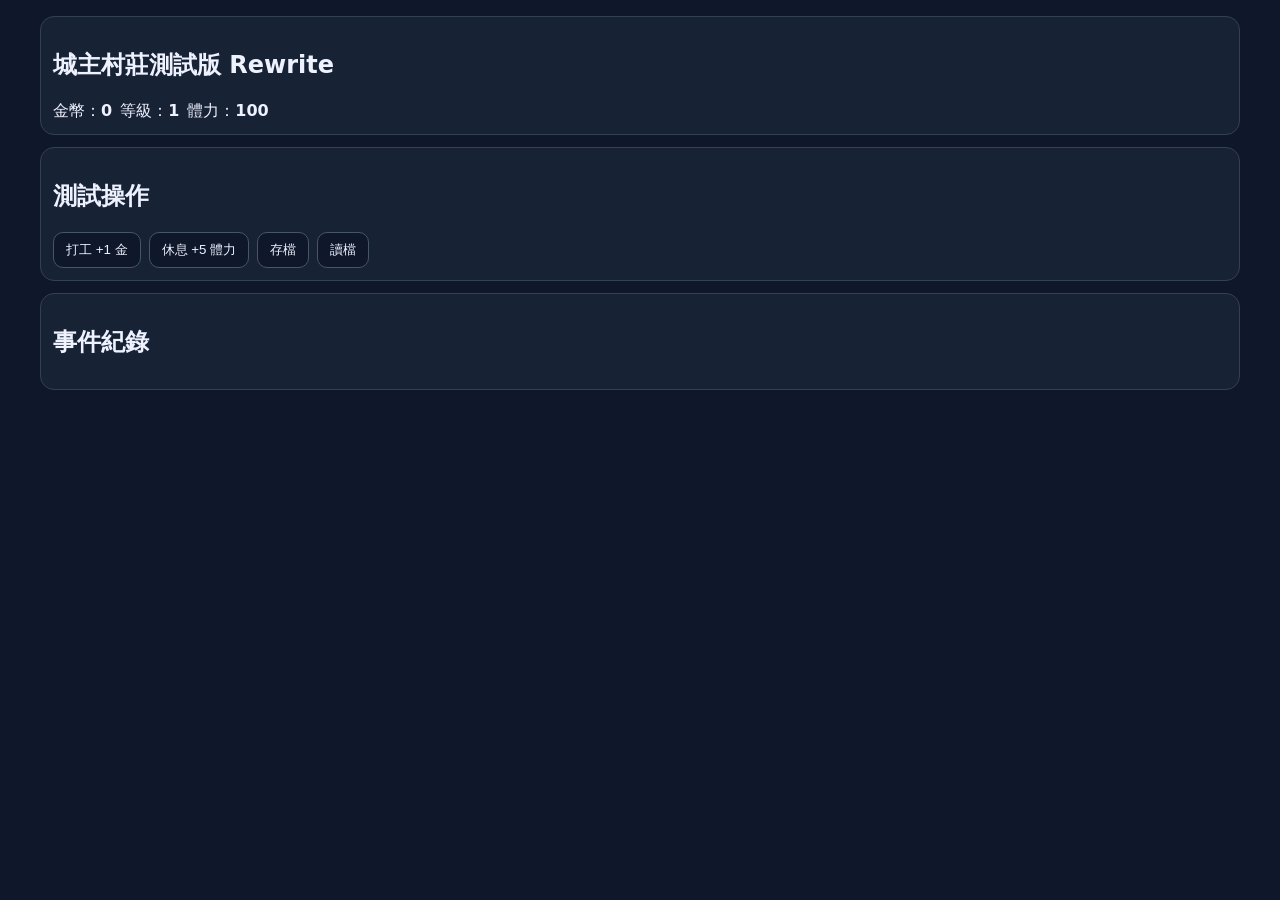
==== index_rewrite.html @ dc059dc6 "Create index_rewrite.html" ====
<!DOCTYPE html>
<html lang="zh-Hant">
<head>
  <meta charset="UTF-8" />
  <meta name="viewport" content="width=device-width, initial-scale=1.0" />
  <title>城主村莊測試版 Rewrite</title>
  <style>
    body{
      margin:0;
      font-family:system-ui,-apple-system,BlinkMacSystemFont,"Segoe UI",sans-serif;
      background:#0f172a;
      color:#eef2ff;
    }
    .wrap{
      max-width:1200px;
      margin:0 auto;
      padding:16px;
    }
    .panel{
      background:#172235;
      border:1px solid #334155;
      border-radius:14px;
      padding:12px;
      margin-bottom:12px;
    }
    button{
      background:#0f172a;
      color:#eef2ff;
      border:1px solid #475569;
      border-radius:10px;
      padding:8px 12px;
      cursor:pointer;
    }
    .row{
      display:flex;
      gap:8px;
      flex-wrap:wrap;
      align-items:center;
    }
  </style>
</head>
<body>
  <div class="wrap">
    <section class="panel">
      <h1>城主村莊測試版 Rewrite</h1>
      <div class="row">
        <div>金幣：<strong id="gold">0</strong></div>
        <div>等級：<strong id="level">1</strong></div>
        <div>體力：<strong id="stamina">100</strong></div>
      </div>
    </section>

    <section class="panel">
      <h2>測試操作</h2>
      <div class="row">
        <button id="workBtn">打工 +1 金</button>
        <button id="restBtn">休息 +5 體力</button>
        <button id="saveBtn">存檔</button>
        <button id="loadBtn">讀檔</button>
      </div>
    </section>

    <section class="panel">
      <h2>事件紀錄</h2>
      <div id="log"></div>
    </section>
  </div>

  <script>
    const STORAGE_KEY = "city_lord_rewrite_save";

    const state = {
      gold: 0,
      level: 1,
      stamina: 100,
      logs: []
    };

    function addLog(text){
      state.logs.unshift(text);
      state.logs = state.logs.slice(0, 20);
      render();
    }

    function render(){
      document.getElementById("gold").textContent = state.gold;
      document.getElementById("level").textContent = state.level;
      document.getElementById("stamina").textContent = state.stamina;

      const log = document.getElementById("log");
      log.innerHTML = state.logs.map(t => `<div>${t}</div>`).join("");
    }

    function saveGame(){
      localStorage.setItem(STORAGE_KEY, JSON.stringify(state));
      addLog("已存檔");
    }

    function loadGame(){
      const raw = localStorage.getItem(STORAGE_KEY);
      if(!raw){
        addLog("沒有存檔");
        return;
      }
      const data = JSON.parse(raw);
      state.gold = data.gold ?? 0;
      state.level = data.level ?? 1;
      state.stamina = data.stamina ?? 100;
      state.logs = Array.isArray(data.logs) ? data.logs : [];
      addLog("已讀檔");
    }

    document.getElementById("workBtn").addEventListener("click", () => {
      state.gold += 1;
      addLog("你打工獲得 1 金");
    });

    document.getElementById("restBtn").addEventListener("click", () => {
      state.stamina = Math.min(100, state.stamina + 5);
      addLog("你休息恢復 5 體力");
    });

    document.getElementById("saveBtn").addEventListener("click", saveGame);
    document.getElementById("loadBtn").addEventListener("click", loadGame);

    render();
  </script>
</body>
</html>
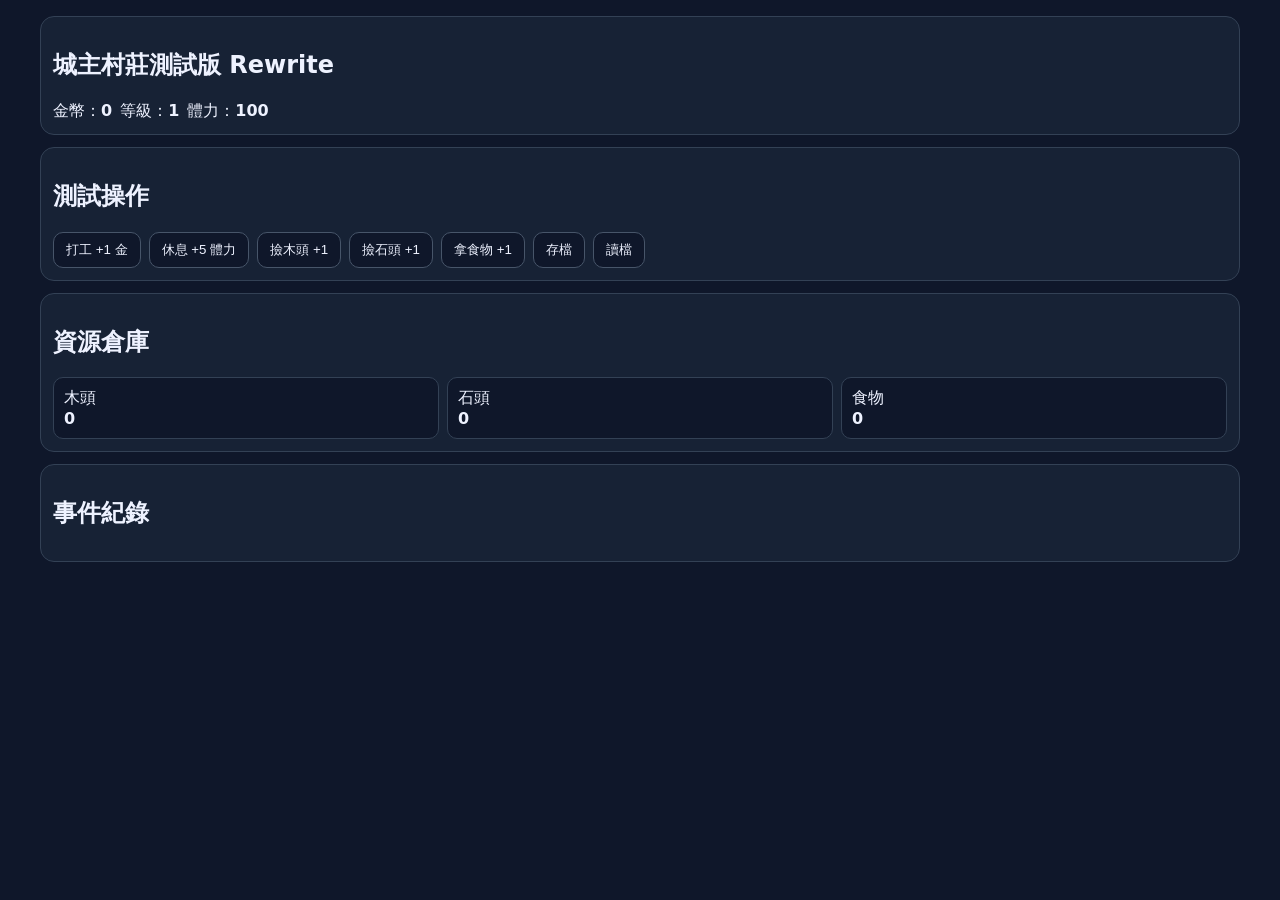
==== commit 709233d5: "Update index_rewrite.html" ====
--- a/index_rewrite.html
+++ b/index_rewrite.html
@@ -37,6 +37,22 @@
       flex-wrap:wrap;
       align-items:center;
     }
+    .resource-list{
+      display:grid;
+      grid-template-columns:repeat(3, minmax(120px, 1fr));
+      gap:8px;
+      margin-top:8px;
+    }
+    .resource-item{
+      background:#0f172a;
+      border:1px solid #334155;
+      border-radius:10px;
+      padding:10px;
+    }
+    .log-item{
+      padding:6px 0;
+      border-bottom:1px solid rgba(255,255,255,0.08);
+    }
   </style>
 </head>
 <body>
@@ -55,9 +71,17 @@
       <div class="row">
         <button id="workBtn">打工 +1 金</button>
         <button id="restBtn">休息 +5 體力</button>
+        <button id="woodBtn">撿木頭 +1</button>
+        <button id="stoneBtn">撿石頭 +1</button>
+        <button id="foodBtn">拿食物 +1</button>
         <button id="saveBtn">存檔</button>
         <button id="loadBtn">讀檔</button>
       </div>
+    </section>
+
+    <section class="panel">
+      <h2>資源倉庫</h2>
+      <div id="resources" class="resource-list"></div>
     </section>
 
     <section class="panel">
@@ -73,7 +97,18 @@
       gold: 0,
       level: 1,
       stamina: 100,
+      resources: {
+        wood: 0,
+        stone: 0,
+        food: 0
+      },
       logs: []
+    };
+
+    const resourceLabels = {
+      wood: "木頭",
+      stone: "石頭",
+      food: "食物"
     };
 
     function addLog(text){
@@ -82,13 +117,34 @@
       render();
     }
 
+    function renderResources(){
+      const root = document.getElementById("resources");
+      root.innerHTML = Object.entries(state.resources)
+        .map(([id, value]) => {
+          return `
+            <div class="resource-item">
+              <div>${resourceLabels[id]}</div>
+              <strong>${value}</strong>
+            </div>
+          `;
+        })
+        .join("");
+    }
+
+    function renderLog(){
+      const log = document.getElementById("log");
+      log.innerHTML = state.logs
+        .map(t => `<div class="log-item">${t}</div>`)
+        .join("");
+    }
+
     function render(){
       document.getElementById("gold").textContent = state.gold;
       document.getElementById("level").textContent = state.level;
       document.getElementById("stamina").textContent = state.stamina;
 
-      const log = document.getElementById("log");
-      log.innerHTML = state.logs.map(t => `<div>${t}</div>`).join("");
+      renderResources();
+      renderLog();
     }
 
     function saveGame(){
@@ -102,10 +158,12 @@
         addLog("沒有存檔");
         return;
       }
+
       const data = JSON.parse(raw);
       state.gold = data.gold ?? 0;
       state.level = data.level ?? 1;
       state.stamina = data.stamina ?? 100;
+      state.resources = data.resources ?? { wood: 0, stone: 0, food: 0 };
       state.logs = Array.isArray(data.logs) ? data.logs : [];
       addLog("已讀檔");
     }
@@ -118,6 +176,21 @@
     document.getElementById("restBtn").addEventListener("click", () => {
       state.stamina = Math.min(100, state.stamina + 5);
       addLog("你休息恢復 5 體力");
+    });
+
+    document.getElementById("woodBtn").addEventListener("click", () => {
+      state.resources.wood += 1;
+      addLog("你獲得了 1 木頭");
+    });
+
+    document.getElementById("stoneBtn").addEventListener("click", () => {
+      state.resources.stone += 1;
+      addLog("你獲得了 1 石頭");
+    });
+
+    document.getElementById("foodBtn").addEventListener("click", () => {
+      state.resources.food += 1;
+      addLog("你獲得了 1 食物");
     });
 
     document.getElementById("saveBtn").addEventListener("click", saveGame);
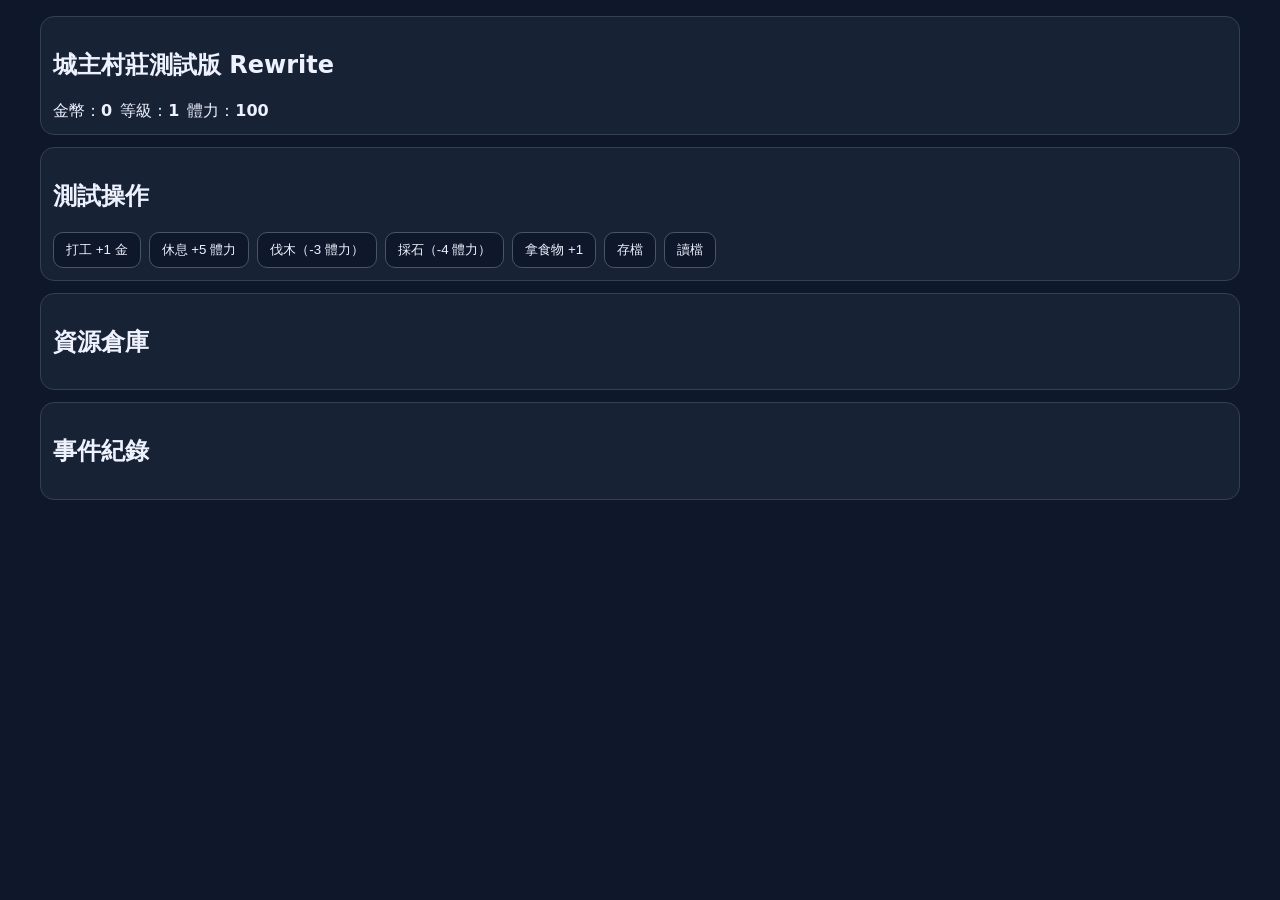
==== commit 288e6f1a: "Update index_rewrite.html" ====
--- a/index_rewrite.html
+++ b/index_rewrite.html
@@ -69,13 +69,13 @@
     <section class="panel">
       <h2>測試操作</h2>
       <div class="row">
-        <button id="workBtn">打工 +1 金</button>
-        <button id="restBtn">休息 +5 體力</button>
-        <button id="woodBtn">撿木頭 +1</button>
-        <button id="stoneBtn">撿石頭 +1</button>
-        <button id="foodBtn">拿食物 +1</button>
-        <button id="saveBtn">存檔</button>
-        <button id="loadBtn">讀檔</button>
+       <button id="laborBtn">打工 +1 金</button>
+       <button id="restBtn">休息 +5 體力</button>
+       <button id="lumberBtn">伐木（-3 體力）</button>
+       <button id="miningBtn">採石（-4 體力）</button>
+       <button id="foodBtn">拿食物 +1</button>
+       <button id="saveBtn">存檔</button>
+       <button id="loadBtn">讀檔</button>
       </div>
     </section>
 
@@ -91,112 +91,146 @@
   </div>
 
   <script>
-    const STORAGE_KEY = "city_lord_rewrite_save";
-
-    const state = {
-      gold: 0,
-      level: 1,
-      stamina: 100,
-      resources: {
-        wood: 0,
-        stone: 0,
-        food: 0
-      },
-      logs: []
-    };
-
-    const resourceLabels = {
-      wood: "木頭",
-      stone: "石頭",
-      food: "食物"
-    };
-
-    function addLog(text){
-      state.logs.unshift(text);
-      state.logs = state.logs.slice(0, 20);
-      render();
-    }
-
-    function renderResources(){
-      const root = document.getElementById("resources");
-      root.innerHTML = Object.entries(state.resources)
-        .map(([id, value]) => {
-          return `
-            <div class="resource-item">
-              <div>${resourceLabels[id]}</div>
-              <strong>${value}</strong>
-            </div>
-          `;
-        })
-        .join("");
-    }
-
-    function renderLog(){
-      const log = document.getElementById("log");
-      log.innerHTML = state.logs
-        .map(t => `<div class="log-item">${t}</div>`)
-        .join("");
-    }
-
-    function render(){
-      document.getElementById("gold").textContent = state.gold;
-      document.getElementById("level").textContent = state.level;
-      document.getElementById("stamina").textContent = state.stamina;
-
-      renderResources();
-      renderLog();
-    }
-
-    function saveGame(){
-      localStorage.setItem(STORAGE_KEY, JSON.stringify(state));
-      addLog("已存檔");
-    }
-
-    function loadGame(){
-      const raw = localStorage.getItem(STORAGE_KEY);
-      if(!raw){
-        addLog("沒有存檔");
-        return;
-      }
-
-      const data = JSON.parse(raw);
-      state.gold = data.gold ?? 0;
-      state.level = data.level ?? 1;
-      state.stamina = data.stamina ?? 100;
-      state.resources = data.resources ?? { wood: 0, stone: 0, food: 0 };
-      state.logs = Array.isArray(data.logs) ? data.logs : [];
-      addLog("已讀檔");
-    }
-
-    document.getElementById("workBtn").addEventListener("click", () => {
-      state.gold += 1;
-      addLog("你打工獲得 1 金");
-    });
-
-    document.getElementById("restBtn").addEventListener("click", () => {
-      state.stamina = Math.min(100, state.stamina + 5);
-      addLog("你休息恢復 5 體力");
-    });
-
-    document.getElementById("woodBtn").addEventListener("click", () => {
-      state.resources.wood += 1;
-      addLog("你獲得了 1 木頭");
-    });
-
-    document.getElementById("stoneBtn").addEventListener("click", () => {
-      state.resources.stone += 1;
-      addLog("你獲得了 1 石頭");
-    });
-
-    document.getElementById("foodBtn").addEventListener("click", () => {
-      state.resources.food += 1;
-      addLog("你獲得了 1 食物");
-    });
-
-    document.getElementById("saveBtn").addEventListener("click", saveGame);
-    document.getElementById("loadBtn").addEventListener("click", loadGame);
-
+    <script>
+  const STORAGE_KEY = "city_lord_rewrite_save";
+
+  const state = {
+    gold: 0,
+    level: 1,
+    stamina: 100,
+    resources: {
+      wood: 0,
+      stone: 0,
+      food: 0
+    },
+    logs: []
+  };
+
+  const resourceLabels = {
+    wood: "木頭",
+    stone: "石頭",
+    food: "食物"
+  };
+
+  const workDefs = {
+    lumber: {
+      name: "伐木",
+      staminaCost: 3,
+      reward: { wood: 2 }
+    },
+    mining: {
+      name: "採石",
+      staminaCost: 4,
+      reward: { stone: 2 }
+    }
+  };
+
+  function addLog(text){
+    state.logs.unshift(text);
+    state.logs = state.logs.slice(0, 20);
     render();
-  </script>
+  }
+
+  function renderResources(){
+    const root = document.getElementById("resources");
+    root.innerHTML = Object.entries(state.resources)
+      .map(([id, value]) => {
+        return `
+          <div class="resource-item">
+            <div>${resourceLabels[id]}</div>
+            <strong>${value}</strong>
+          </div>
+        `;
+      })
+      .join("");
+  }
+
+  function renderLog(){
+    const log = document.getElementById("log");
+    log.innerHTML = state.logs
+      .map(t => `<div class="log-item">${t}</div>`)
+      .join("");
+  }
+
+  function render(){
+    document.getElementById("gold").textContent = state.gold;
+    document.getElementById("level").textContent = state.level;
+    document.getElementById("stamina").textContent = state.stamina;
+
+    renderResources();
+    renderLog();
+  }
+
+  function saveGame(){
+    localStorage.setItem(STORAGE_KEY, JSON.stringify(state));
+    addLog("已存檔");
+  }
+
+  function loadGame(){
+    const raw = localStorage.getItem(STORAGE_KEY);
+    if(!raw){
+      addLog("沒有存檔");
+      return;
+    }
+
+    const data = JSON.parse(raw);
+    state.gold = data.gold ?? 0;
+    state.level = data.level ?? 1;
+    state.stamina = data.stamina ?? 100;
+    state.resources = data.resources ?? { wood: 0, stone: 0, food: 0 };
+    state.logs = Array.isArray(data.logs) ? data.logs : [];
+    addLog("已讀檔");
+  }
+
+  function performWork(workId){
+    const def = workDefs[workId];
+    if(!def) return;
+
+    if(state.stamina < def.staminaCost){
+      addLog(`${def.name}失敗，體力不足`);
+      return;
+    }
+
+    state.stamina -= def.staminaCost;
+
+    for(const [resourceId, amount] of Object.entries(def.reward)){
+      state.resources[resourceId] += amount;
+    }
+
+    const rewardText = Object.entries(def.reward)
+      .map(([resourceId, amount]) => `${resourceLabels[resourceId]} +${amount}`)
+      .join("、");
+
+    addLog(`${def.name}完成，消耗 ${def.staminaCost} 體力，獲得 ${rewardText}`);
+  }
+
+  document.getElementById("laborBtn").addEventListener("click", () => {
+    state.gold += 1;
+    addLog("你打工獲得 1 金");
+  });
+
+  document.getElementById("restBtn").addEventListener("click", () => {
+    state.stamina = Math.min(100, state.stamina + 5);
+    addLog("你休息恢復 5 體力");
+  });
+
+  document.getElementById("lumberBtn").addEventListener("click", () => {
+    performWork("lumber");
+  });
+
+  document.getElementById("miningBtn").addEventListener("click", () => {
+    performWork("mining");
+  });
+
+  document.getElementById("foodBtn").addEventListener("click", () => {
+    state.resources.food += 1;
+    addLog("你獲得了 1 食物");
+  });
+
+  document.getElementById("saveBtn").addEventListener("click", saveGame);
+  document.getElementById("loadBtn").addEventListener("click", loadGame);
+
+  render();
+</script>
 </body>
 </html>
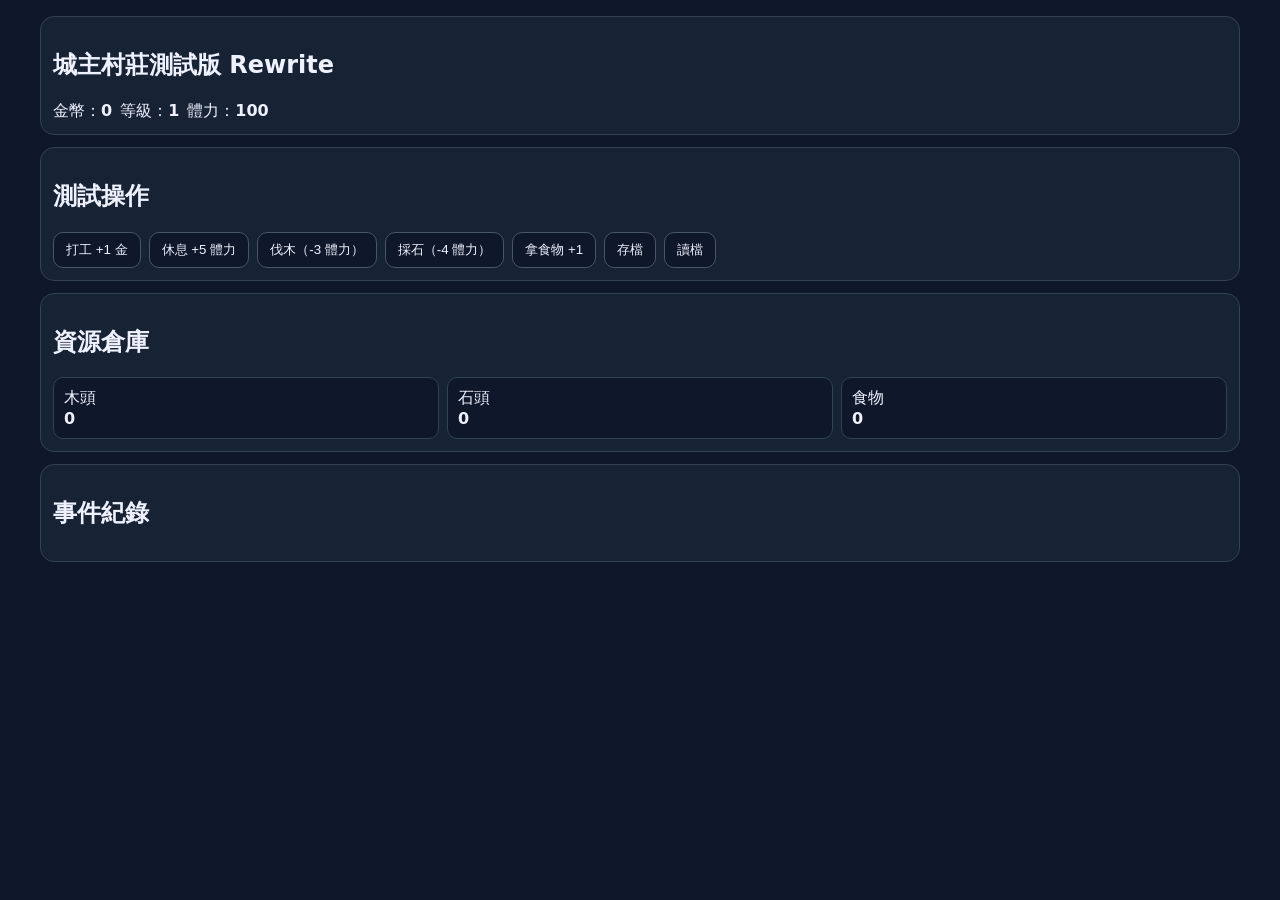
==== commit cd0a9a4d: "Update index_rewrite.html" ====
--- a/index_rewrite.html
+++ b/index_rewrite.html
@@ -90,8 +90,7 @@
     </section>
   </div>
 
-  <script>
-    <script>
+<script>
   const STORAGE_KEY = "city_lord_rewrite_save";
 
   const state = {
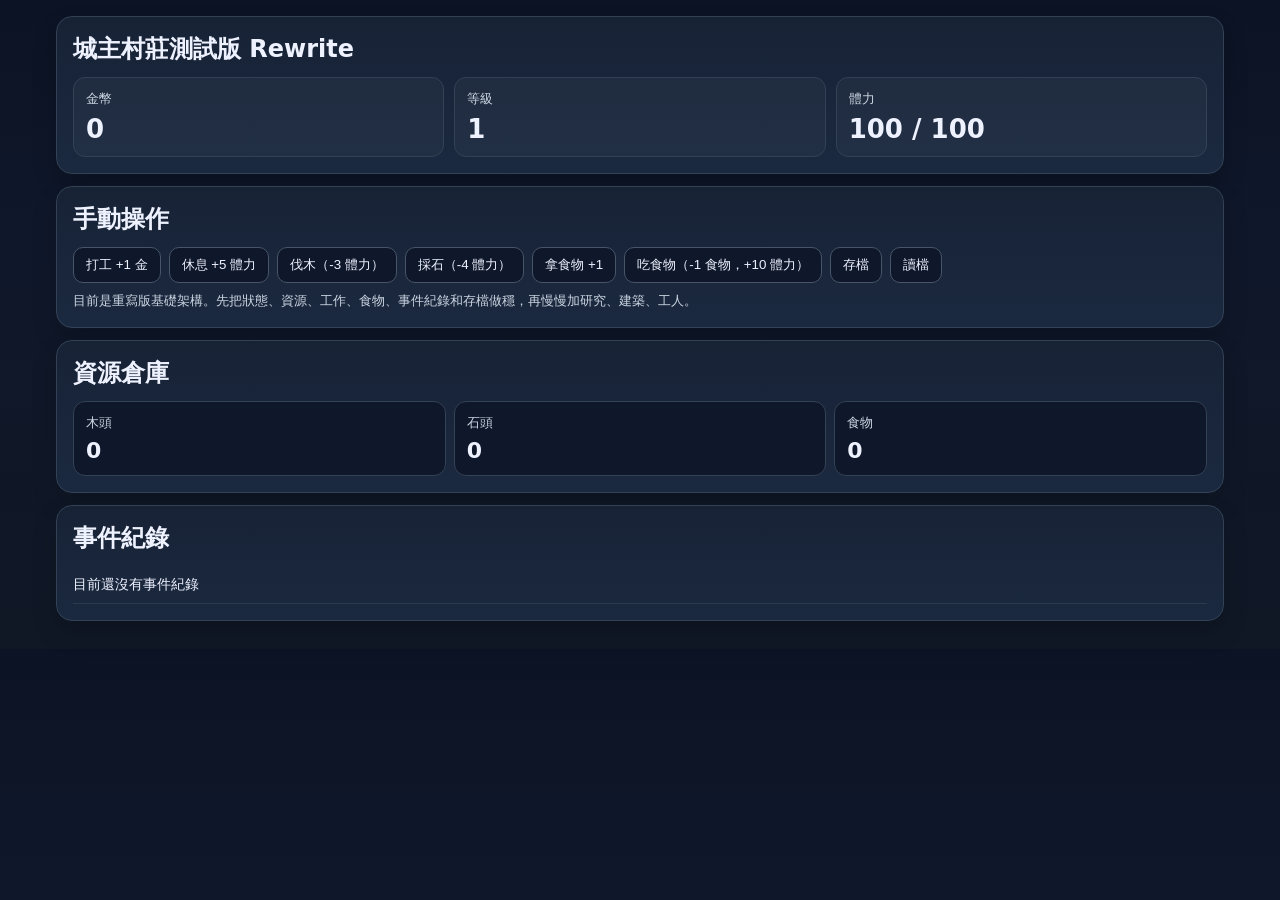
==== commit 61cde719: "Update index_rewrite.html" ====
--- a/index_rewrite.html
+++ b/index_rewrite.html
@@ -5,77 +5,184 @@
   <meta name="viewport" content="width=device-width, initial-scale=1.0" />
   <title>城主村莊測試版 Rewrite</title>
   <style>
+    :root{
+      --bg:#0f172a;
+      --panel:#172235;
+      --line:#334155;
+      --text:#eef2ff;
+      --muted:#cbd5e1;
+      --accent:#f59e0b;
+      --good:#34d399;
+      --bad:#f87171;
+    }
+
+    *{ box-sizing:border-box; }
+
     body{
       margin:0;
       font-family:system-ui,-apple-system,BlinkMacSystemFont,"Segoe UI",sans-serif;
-      background:#0f172a;
-      color:#eef2ff;
-    }
+      background:linear-gradient(180deg,#0b1324,#0f172a 35%,#101826);
+      color:var(--text);
+    }
+
     .wrap{
       max-width:1200px;
       margin:0 auto;
       padding:16px;
     }
+
     .panel{
-      background:#172235;
-      border:1px solid #334155;
-      border-radius:14px;
-      padding:12px;
+      background:linear-gradient(180deg,var(--panel),#1b2940);
+      border:1px solid var(--line);
+      border-radius:16px;
+      padding:16px;
       margin-bottom:12px;
-    }
-    button{
-      background:#0f172a;
-      color:#eef2ff;
-      border:1px solid #475569;
-      border-radius:10px;
-      padding:8px 12px;
-      cursor:pointer;
-    }
+      box-shadow:0 12px 24px rgba(0,0,0,.18);
+    }
+
+    h1,h2{
+      margin:0 0 12px 0;
+    }
+
     .row{
       display:flex;
       gap:8px;
       flex-wrap:wrap;
       align-items:center;
     }
+
+    .stats{
+      display:grid;
+      grid-template-columns:repeat(3,minmax(0,1fr));
+      gap:10px;
+      margin-top:10px;
+    }
+
+    @media (max-width:700px){
+      .stats{
+        grid-template-columns:1fr;
+      }
+    }
+
+    .stat-card{
+      background:rgba(255,255,255,.03);
+      border:1px solid var(--line);
+      border-radius:12px;
+      padding:12px;
+    }
+
+    .stat-label{
+      color:var(--muted);
+      font-size:13px;
+      margin-bottom:6px;
+    }
+
+    .stat-value{
+      font-size:26px;
+      font-weight:700;
+    }
+
+    button{
+      background:#0f172a;
+      color:var(--text);
+      border:1px solid #475569;
+      border-radius:10px;
+      padding:8px 12px;
+      cursor:pointer;
+    }
+
+    button:hover{
+      border-color:var(--accent);
+    }
+
+    .hint{
+      color:var(--muted);
+      font-size:13px;
+      margin-top:8px;
+      line-height:1.5;
+    }
+
     .resource-list{
       display:grid;
-      grid-template-columns:repeat(3, minmax(120px, 1fr));
+      grid-template-columns:repeat(3,minmax(120px,1fr));
       gap:8px;
       margin-top:8px;
     }
+
+    @media (max-width:700px){
+      .resource-list{
+        grid-template-columns:1fr;
+      }
+    }
+
     .resource-item{
       background:#0f172a;
-      border:1px solid #334155;
-      border-radius:10px;
-      padding:10px;
-    }
+      border:1px solid var(--line);
+      border-radius:12px;
+      padding:12px;
+    }
+
+    .resource-name{
+      color:var(--muted);
+      font-size:13px;
+      margin-bottom:6px;
+    }
+
+    .resource-value{
+      font-size:22px;
+      font-weight:700;
+    }
+
+    .log{
+      max-height:320px;
+      overflow:auto;
+    }
+
     .log-item{
-      padding:6px 0;
+      padding:8px 0;
       border-bottom:1px solid rgba(255,255,255,0.08);
-    }
+      line-height:1.5;
+      font-size:14px;
+    }
+
+    .good{ color:var(--good); }
+    .bad{ color:var(--bad); }
   </style>
 </head>
 <body>
   <div class="wrap">
     <section class="panel">
       <h1>城主村莊測試版 Rewrite</h1>
-      <div class="row">
-        <div>金幣：<strong id="gold">0</strong></div>
-        <div>等級：<strong id="level">1</strong></div>
-        <div>體力：<strong id="stamina">100</strong></div>
+      <div class="stats">
+        <div class="stat-card">
+          <div class="stat-label">金幣</div>
+          <div class="stat-value" id="gold">0</div>
+        </div>
+        <div class="stat-card">
+          <div class="stat-label">等級</div>
+          <div class="stat-value" id="level">1</div>
+        </div>
+        <div class="stat-card">
+          <div class="stat-label">體力</div>
+          <div class="stat-value"><span id="stamina">100</span> / <span id="maxStamina">100</span></div>
+        </div>
       </div>
     </section>
 
     <section class="panel">
-      <h2>測試操作</h2>
+      <h2>手動操作</h2>
       <div class="row">
-       <button id="laborBtn">打工 +1 金</button>
-       <button id="restBtn">休息 +5 體力</button>
-       <button id="lumberBtn">伐木（-3 體力）</button>
-       <button id="miningBtn">採石（-4 體力）</button>
-       <button id="foodBtn">拿食物 +1</button>
-       <button id="saveBtn">存檔</button>
-       <button id="loadBtn">讀檔</button>
+        <button id="laborBtn">打工 +1 金</button>
+        <button id="restBtn">休息 +5 體力</button>
+        <button id="lumberBtn">伐木（-3 體力）</button>
+        <button id="miningBtn">採石（-4 體力）</button>
+        <button id="foodBtn">拿食物 +1</button>
+        <button id="eatBtn">吃食物（-1 食物，+10 體力）</button>
+        <button id="saveBtn">存檔</button>
+        <button id="loadBtn">讀檔</button>
+      </div>
+      <div class="hint">
+        目前是重寫版基礎架構。先把狀態、資源、工作、食物、事件紀錄和存檔做穩，再慢慢加研究、建築、工人。
       </div>
     </section>
 
@@ -86,150 +193,192 @@
 
     <section class="panel">
       <h2>事件紀錄</h2>
-      <div id="log"></div>
+      <div id="log" class="log"></div>
     </section>
   </div>
 
-<script>
-  const STORAGE_KEY = "city_lord_rewrite_save";
-
-  const state = {
-    gold: 0,
-    level: 1,
-    stamina: 100,
-    resources: {
-      wood: 0,
-      stone: 0,
-      food: 0
-    },
-    logs: []
-  };
-
-  const resourceLabels = {
-    wood: "木頭",
-    stone: "石頭",
-    food: "食物"
-  };
-
-  const workDefs = {
-    lumber: {
-      name: "伐木",
-      staminaCost: 3,
-      reward: { wood: 2 }
-    },
-    mining: {
-      name: "採石",
-      staminaCost: 4,
-      reward: { stone: 2 }
-    }
-  };
-
-  function addLog(text){
-    state.logs.unshift(text);
-    state.logs = state.logs.slice(0, 20);
+  <script>
+    const STORAGE_KEY = "city_lord_rewrite_save_v1";
+    const MAX_STAMINA = 100;
+    const FOOD_RECOVER_VALUE = 10;
+
+    const state = {
+      gold: 0,
+      level: 1,
+      stamina: 100,
+      resources: {
+        wood: 0,
+        stone: 0,
+        food: 0
+      },
+      logs: []
+    };
+
+    const resourceLabels = {
+      wood: "木頭",
+      stone: "石頭",
+      food: "食物"
+    };
+
+    const workDefs = {
+      lumber: {
+        name: "伐木",
+        staminaCost: 3,
+        reward: { wood: 2 }
+      },
+      mining: {
+        name: "採石",
+        staminaCost: 4,
+        reward: { stone: 2 }
+      }
+    };
+
+    function addLog(text){
+      state.logs.unshift(text);
+      state.logs = state.logs.slice(0, 30);
+      render();
+    }
+
+    function renderTopStats(){
+      document.getElementById("gold").textContent = state.gold;
+      document.getElementById("level").textContent = state.level;
+      document.getElementById("stamina").textContent = state.stamina;
+      document.getElementById("maxStamina").textContent = MAX_STAMINA;
+    }
+
+    function renderResources(){
+      const root = document.getElementById("resources");
+
+      root.innerHTML = Object.entries(state.resources)
+        .map(([id, value]) => {
+          return `
+            <div class="resource-item">
+              <div class="resource-name">${resourceLabels[id]}</div>
+              <div class="resource-value">${value}</div>
+            </div>
+          `;
+        })
+        .join("");
+    }
+
+    function renderLog(){
+      const log = document.getElementById("log");
+
+      if(state.logs.length === 0){
+        log.innerHTML = `<div class="log-item">目前還沒有事件紀錄</div>`;
+        return;
+      }
+
+      log.innerHTML = state.logs
+        .map(text => `<div class="log-item">${text}</div>`)
+        .join("");
+    }
+
+    function render(){
+      renderTopStats();
+      renderResources();
+      renderLog();
+    }
+
+    function saveGame(){
+      localStorage.setItem(STORAGE_KEY, JSON.stringify(state));
+      addLog("已存檔");
+    }
+
+    function loadGame(){
+      const raw = localStorage.getItem(STORAGE_KEY);
+
+      if(!raw){
+        addLog("沒有存檔");
+        return;
+      }
+
+      const data = JSON.parse(raw);
+
+      state.gold = data.gold ?? 0;
+      state.level = data.level ?? 1;
+      state.stamina = data.stamina ?? 100;
+      state.resources = data.resources ?? { wood: 0, stone: 0, food: 0 };
+      state.logs = Array.isArray(data.logs) ? data.logs : [];
+
+      addLog("已讀檔");
+    }
+
+    function performWork(workId){
+      const def = workDefs[workId];
+      if(!def) return;
+
+      if(state.stamina < def.staminaCost){
+        addLog(`${def.name}失敗，體力不足`);
+        return;
+      }
+
+      state.stamina -= def.staminaCost;
+
+      for(const [resourceId, amount] of Object.entries(def.reward)){
+        state.resources[resourceId] += amount;
+      }
+
+      const rewardText = Object.entries(def.reward)
+        .map(([resourceId, amount]) => `${resourceLabels[resourceId]} +${amount}`)
+        .join("、");
+
+      addLog(`${def.name}完成，消耗 ${def.staminaCost} 體力，獲得 ${rewardText}`);
+    }
+
+    function rest(){
+      const before = state.stamina;
+      state.stamina = Math.min(MAX_STAMINA, state.stamina + 5);
+      const actual = state.stamina - before;
+
+      if(actual <= 0){
+        addLog("體力已滿，不需要休息");
+        return;
+      }
+
+      addLog(`你休息恢復 ${actual} 體力`);
+    }
+
+    function takeFood(){
+      state.resources.food += 1;
+      addLog("你獲得了 1 食物");
+    }
+
+    function eatFood(){
+      if(state.resources.food <= 0){
+        addLog("沒有食物可以吃");
+        return;
+      }
+
+      if(state.stamina >= MAX_STAMINA){
+        addLog("體力已滿，不需要吃食物");
+        return;
+      }
+
+      state.resources.food -= 1;
+
+      const before = state.stamina;
+      state.stamina = Math.min(MAX_STAMINA, state.stamina + FOOD_RECOVER_VALUE);
+      const actual = state.stamina - before;
+
+      addLog(`你吃了 1 食物，恢復 ${actual} 體力`);
+    }
+
+    function labor(){
+      state.gold += 1;
+      addLog("你打工獲得 1 金");
+    }
+
+    document.getElementById("laborBtn").addEventListener("click", labor);
+    document.getElementById("restBtn").addEventListener("click", rest);
+    document.getElementById("lumberBtn").addEventListener("click", () => performWork("lumber"));
+    document.getElementById("miningBtn").addEventListener("click", () => performWork("mining"));
+    document.getElementById("foodBtn").addEventListener("click", takeFood);
+    document.getElementById("eatBtn").addEventListener("click", eatFood);
+    document.getElementById("saveBtn").addEventListener("click", saveGame);
+    document.getElementById("loadBtn").addEventListener("click", loadGame);
+
     render();
-  }
-
-  function renderResources(){
-    const root = document.getElementById("resources");
-    root.innerHTML = Object.entries(state.resources)
-      .map(([id, value]) => {
-        return `
-          <div class="resource-item">
-            <div>${resourceLabels[id]}</div>
-            <strong>${value}</strong>
-          </div>
-        `;
-      })
-      .join("");
-  }
-
-  function renderLog(){
-    const log = document.getElementById("log");
-    log.innerHTML = state.logs
-      .map(t => `<div class="log-item">${t}</div>`)
-      .join("");
-  }
-
-  function render(){
-    document.getElementById("gold").textContent = state.gold;
-    document.getElementById("level").textContent = state.level;
-    document.getElementById("stamina").textContent = state.stamina;
-
-    renderResources();
-    renderLog();
-  }
-
-  function saveGame(){
-    localStorage.setItem(STORAGE_KEY, JSON.stringify(state));
-    addLog("已存檔");
-  }
-
-  function loadGame(){
-    const raw = localStorage.getItem(STORAGE_KEY);
-    if(!raw){
-      addLog("沒有存檔");
-      return;
-    }
-
-    const data = JSON.parse(raw);
-    state.gold = data.gold ?? 0;
-    state.level = data.level ?? 1;
-    state.stamina = data.stamina ?? 100;
-    state.resources = data.resources ?? { wood: 0, stone: 0, food: 0 };
-    state.logs = Array.isArray(data.logs) ? data.logs : [];
-    addLog("已讀檔");
-  }
-
-  function performWork(workId){
-    const def = workDefs[workId];
-    if(!def) return;
-
-    if(state.stamina < def.staminaCost){
-      addLog(`${def.name}失敗，體力不足`);
-      return;
-    }
-
-    state.stamina -= def.staminaCost;
-
-    for(const [resourceId, amount] of Object.entries(def.reward)){
-      state.resources[resourceId] += amount;
-    }
-
-    const rewardText = Object.entries(def.reward)
-      .map(([resourceId, amount]) => `${resourceLabels[resourceId]} +${amount}`)
-      .join("、");
-
-    addLog(`${def.name}完成，消耗 ${def.staminaCost} 體力，獲得 ${rewardText}`);
-  }
-
-  document.getElementById("laborBtn").addEventListener("click", () => {
-    state.gold += 1;
-    addLog("你打工獲得 1 金");
-  });
-
-  document.getElementById("restBtn").addEventListener("click", () => {
-    state.stamina = Math.min(100, state.stamina + 5);
-    addLog("你休息恢復 5 體力");
-  });
-
-  document.getElementById("lumberBtn").addEventListener("click", () => {
-    performWork("lumber");
-  });
-
-  document.getElementById("miningBtn").addEventListener("click", () => {
-    performWork("mining");
-  });
-
-  document.getElementById("foodBtn").addEventListener("click", () => {
-    state.resources.food += 1;
-    addLog("你獲得了 1 食物");
-  });
-
-  document.getElementById("saveBtn").addEventListener("click", saveGame);
-  document.getElementById("loadBtn").addEventListener("click", loadGame);
-
-  render();
-</script>
+  </script>
 </body>
 </html>
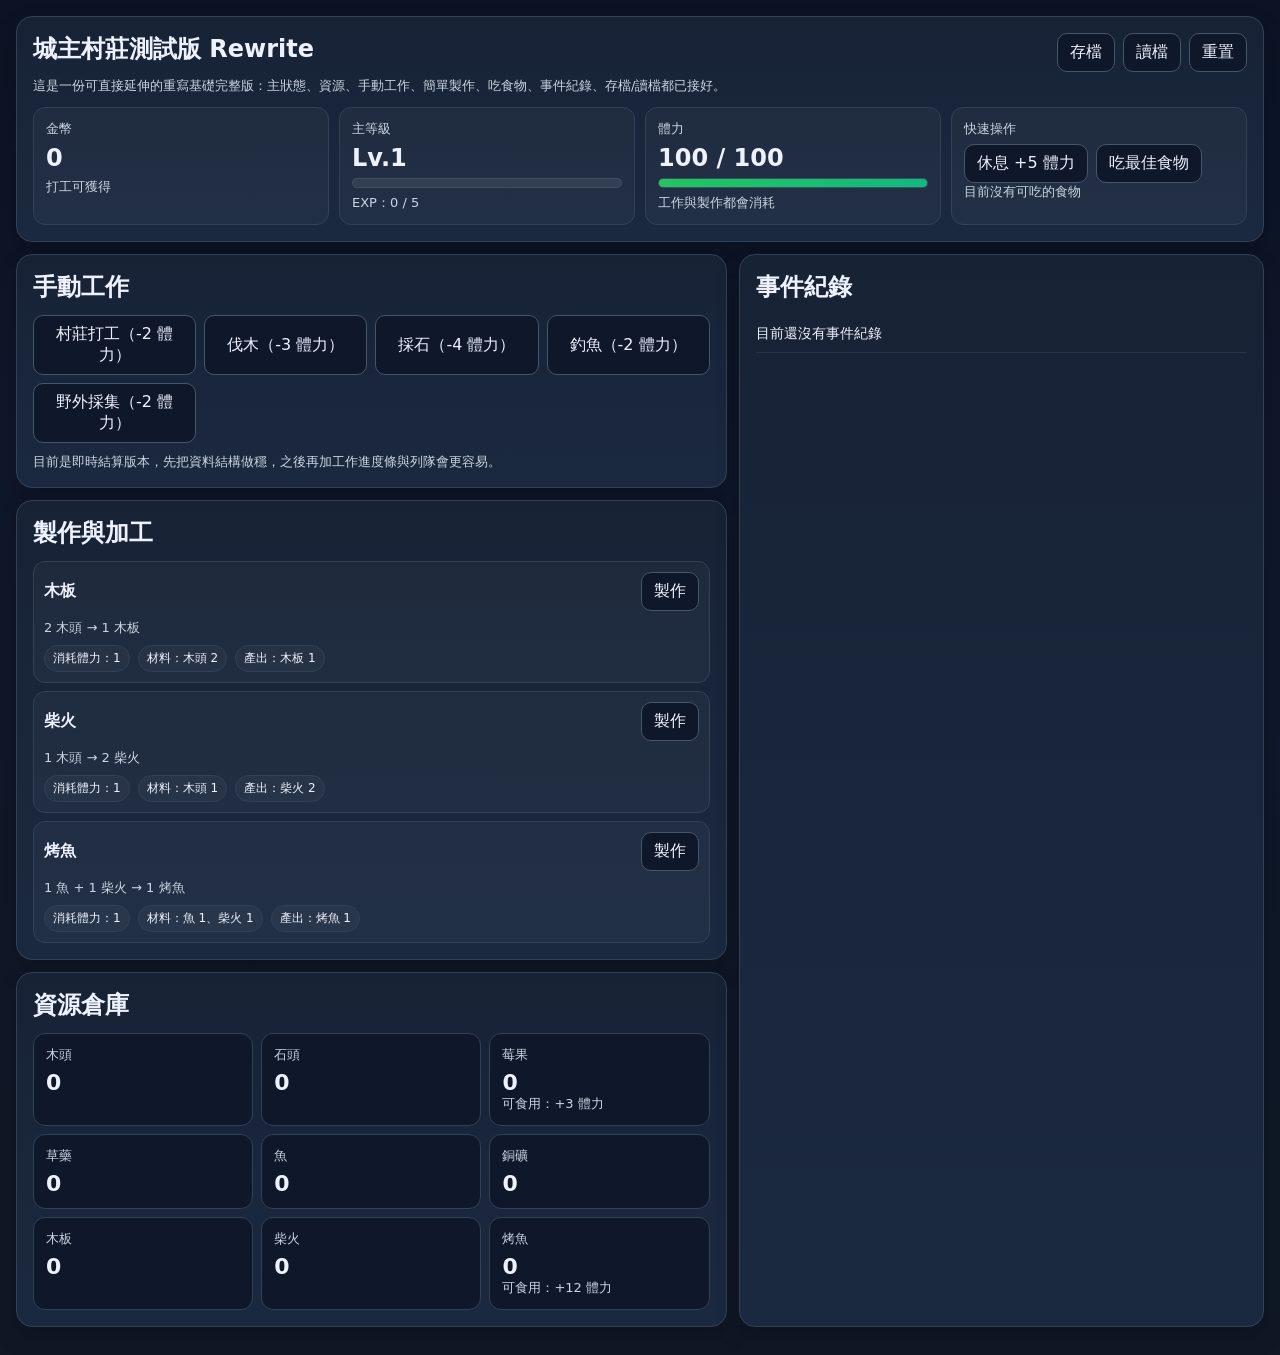
==== commit e5f7394a: "Update index_rewrite.html" ====
--- a/index_rewrite.html
+++ b/index_rewrite.html
@@ -8,12 +8,14 @@
     :root{
       --bg:#0f172a;
       --panel:#172235;
+      --panel2:#1b2940;
       --line:#334155;
       --text:#eef2ff;
       --muted:#cbd5e1;
       --accent:#f59e0b;
       --good:#34d399;
       --bad:#f87171;
+      --blue:#60a5fa;
     }
 
     *{ box-sizing:border-box; }
@@ -25,64 +27,8 @@
       color:var(--text);
     }
 
-    .wrap{
-      max-width:1200px;
-      margin:0 auto;
-      padding:16px;
-    }
-
-    .panel{
-      background:linear-gradient(180deg,var(--panel),#1b2940);
-      border:1px solid var(--line);
-      border-radius:16px;
-      padding:16px;
-      margin-bottom:12px;
-      box-shadow:0 12px 24px rgba(0,0,0,.18);
-    }
-
-    h1,h2{
-      margin:0 0 12px 0;
-    }
-
-    .row{
-      display:flex;
-      gap:8px;
-      flex-wrap:wrap;
-      align-items:center;
-    }
-
-    .stats{
-      display:grid;
-      grid-template-columns:repeat(3,minmax(0,1fr));
-      gap:10px;
-      margin-top:10px;
-    }
-
-    @media (max-width:700px){
-      .stats{
-        grid-template-columns:1fr;
-      }
-    }
-
-    .stat-card{
-      background:rgba(255,255,255,.03);
-      border:1px solid var(--line);
-      border-radius:12px;
-      padding:12px;
-    }
-
-    .stat-label{
-      color:var(--muted);
-      font-size:13px;
-      margin-bottom:6px;
-    }
-
-    .stat-value{
-      font-size:26px;
-      font-weight:700;
-    }
-
     button{
+      font:inherit;
       background:#0f172a;
       color:var(--text);
       border:1px solid #475569;
@@ -91,15 +37,110 @@
       cursor:pointer;
     }
 
-    button:hover{
-      border-color:var(--accent);
-    }
-
-    .hint{
+    button:hover{ border-color:var(--accent); }
+    button:disabled{ opacity:.45; cursor:not-allowed; }
+
+    .wrap{
+      max-width:1280px;
+      margin:0 auto;
+      padding:16px;
+    }
+
+    .panel{
+      background:linear-gradient(180deg,var(--panel),var(--panel2));
+      border:1px solid var(--line);
+      border-radius:16px;
+      padding:16px;
+      margin-bottom:12px;
+      box-shadow:0 12px 24px rgba(0,0,0,.18);
+    }
+
+    .title-row{
+      display:flex;
+      justify-content:space-between;
+      align-items:flex-start;
+      gap:12px;
+      flex-wrap:wrap;
+    }
+
+    .title-row h1,
+    .panel h2,
+    .panel h3{ margin:0 0 12px 0; }
+
+    .muted{ color:var(--muted); }
+    .small{ font-size:13px; }
+    .good{ color:var(--good); }
+    .bad{ color:var(--bad); }
+
+    .stats{
+      display:grid;
+      grid-template-columns:repeat(4,minmax(0,1fr));
+      gap:10px;
+      margin-top:12px;
+    }
+
+    @media (max-width:900px){
+      .stats{ grid-template-columns:repeat(2,minmax(0,1fr)); }
+    }
+
+    @media (max-width:600px){
+      .stats{ grid-template-columns:1fr; }
+    }
+
+    .stat-card{
+      background:rgba(255,255,255,.03);
+      border:1px solid var(--line);
+      border-radius:12px;
+      padding:12px;
+      min-height:96px;
+    }
+
+    .stat-label{
       color:var(--muted);
       font-size:13px;
-      margin-top:8px;
-      line-height:1.5;
+      margin-bottom:6px;
+    }
+
+    .stat-value{
+      font-size:24px;
+      font-weight:700;
+      margin-bottom:6px;
+    }
+
+    .bar{
+      height:10px;
+      background:rgba(255,255,255,.08);
+      border:1px solid rgba(255,255,255,.08);
+      border-radius:999px;
+      overflow:hidden;
+      margin:6px 0;
+    }
+
+    .fill{ height:100%; width:0%; transition:width .18s ease; }
+    .fill.exp{ background:linear-gradient(90deg,#f59e0b,#fbbf24); }
+    .fill.stamina{ background:linear-gradient(90deg,#22c55e,#10b981); }
+
+    .grid-2{
+      display:grid;
+      grid-template-columns:1.15fr .85fr;
+      gap:12px;
+    }
+
+    @media (max-width:960px){
+      .grid-2{ grid-template-columns:1fr; }
+    }
+
+    .row{
+      display:flex;
+      gap:8px;
+      flex-wrap:wrap;
+      align-items:center;
+    }
+
+    .button-grid{
+      display:grid;
+      grid-template-columns:repeat(auto-fit,minmax(160px,1fr));
+      gap:8px;
     }
 
     .resource-list{
@@ -110,9 +151,7 @@
     }
 
     @media (max-width:700px){
-      .resource-list{
-        grid-template-columns:1fr;
-      }
+      .resource-list{ grid-template-columns:1fr; }
     }
 
     .resource-item{
@@ -133,143 +172,574 @@
       font-weight:700;
     }
 
+    .recipe-list{ display:grid; gap:8px; }
+
+    .recipe-card{
+      border:1px solid var(--line);
+      border-radius:12px;
+      padding:10px;
+      background:rgba(255,255,255,.03);
+    }
+
+    .recipe-card .top{
+      display:flex;
+      justify-content:space-between;
+      gap:8px;
+      align-items:center;
+      flex-wrap:wrap;
+      margin-bottom:8px;
+    }
+
+    .pill{
+      display:inline-flex;
+      align-items:center;
+      gap:4px;
+      padding:4px 8px;
+      border-radius:999px;
+      border:1px solid var(--line);
+      background:rgba(255,255,255,.03);
+      font-size:12px;
+    }
+
     .log{
-      max-height:320px;
+      max-height:420px;
       overflow:auto;
     }
 
     .log-item{
       padding:8px 0;
-      border-bottom:1px solid rgba(255,255,255,0.08);
+      border-bottom:1px solid rgba(255,255,255,.08);
       line-height:1.5;
       font-size:14px;
     }
-
-    .good{ color:var(--good); }
-    .bad{ color:var(--bad); }
   </style>
 </head>
 <body>
   <div class="wrap">
     <section class="panel">
-      <h1>城主村莊測試版 Rewrite</h1>
+      <div class="title-row">
+        <div>
+          <h1>城主村莊測試版 Rewrite</h1>
+          <div class="muted small">這是一份可直接延伸的重寫基礎完整版：主狀態、資源、手動工作、簡單製作、吃食物、事件紀錄、存檔/讀檔都已接好。</div>
+        </div>
+        <div class="row">
+          <button id="saveBtn">存檔</button>
+          <button id="loadBtn">讀檔</button>
+          <button id="resetBtn">重置</button>
+        </div>
+      </div>
+
       <div class="stats">
         <div class="stat-card">
           <div class="stat-label">金幣</div>
           <div class="stat-value" id="gold">0</div>
+          <div class="small muted">打工可獲得</div>
         </div>
+
         <div class="stat-card">
-          <div class="stat-label">等級</div>
-          <div class="stat-value" id="level">1</div>
+          <div class="stat-label">主等級</div>
+          <div class="stat-value">Lv.<span id="level">1</span></div>
+          <div class="bar"><div id="expBar" class="fill exp"></div></div>
+          <div class="small muted">EXP：<span id="exp">0</span> / <span id="expNext">5</span></div>
         </div>
+
         <div class="stat-card">
           <div class="stat-label">體力</div>
           <div class="stat-value"><span id="stamina">100</span> / <span id="maxStamina">100</span></div>
+          <div class="bar"><div id="staminaBar" class="fill stamina"></div></div>
+          <div class="small muted">工作與製作都會消耗</div>
+        </div>
+
+        <div class="stat-card">
+          <div class="stat-label">快速操作</div>
+          <div class="row">
+            <button id="restBtn">休息 +5 體力</button>
+            <button id="eatBestBtn">吃最佳食物</button>
+          </div>
+          <div class="small muted" id="eatHint">目前沒有可吃的食物</div>
         </div>
       </div>
     </section>
 
-    <section class="panel">
-      <h2>手動操作</h2>
-      <div class="row">
-        <button id="laborBtn">打工 +1 金</button>
-        <button id="restBtn">休息 +5 體力</button>
-        <button id="lumberBtn">伐木（-3 體力）</button>
-        <button id="miningBtn">採石（-4 體力）</button>
-        <button id="foodBtn">拿食物 +1</button>
-        <button id="eatBtn">吃食物（-1 食物，+10 體力）</button>
-        <button id="saveBtn">存檔</button>
-        <button id="loadBtn">讀檔</button>
+    <div class="grid-2">
+      <div>
+        <section class="panel">
+          <h2>手動工作</h2>
+          <div class="button-grid" id="workButtons"></div>
+          <div class="small muted" style="margin-top:10px;">目前是即時結算版本，先把資料結構做穩，之後再加工作進度條與列隊會更容易。</div>
+        </section>
+
+        <section class="panel">
+          <h2>製作與加工</h2>
+          <div class="recipe-list" id="craftList"></div>
+        </section>
+
+        <section class="panel">
+          <h2>資源倉庫</h2>
+          <div id="resources" class="resource-list"></div>
+        </section>
       </div>
-      <div class="hint">
-        目前是重寫版基礎架構。先把狀態、資源、工作、食物、事件紀錄和存檔做穩，再慢慢加研究、建築、工人。
-      </div>
-    </section>
-
-    <section class="panel">
-      <h2>資源倉庫</h2>
-      <div id="resources" class="resource-list"></div>
-    </section>
-
-    <section class="panel">
-      <h2>事件紀錄</h2>
-      <div id="log" class="log"></div>
-    </section>
+
+      <section class="panel">
+        <h2>事件紀錄</h2>
+        <div id="log" class="log"></div>
+      </section>
+    </div>
   </div>
 
   <script>
-    const STORAGE_KEY = "city_lord_rewrite_save_v1";
-    const MAX_STAMINA = 100;
-    const FOOD_RECOVER_VALUE = 10;
+    const STORAGE_KEY = "city_lord_rewrite_save_v3";
+
+    const resourceLabels = {
+      wood: "木頭",
+      stone: "石頭",
+      berry: "莓果",
+      herb: "草藥",
+      fish: "魚",
+      copperOre: "銅礦",
+      plank: "木板",
+      firewood: "柴火",
+      cookedFish: "烤魚"
+    };
+
+    const edibleDefs = {
+      berry: { name: "莓果", stamina: 3 },
+      cookedFish: { name: "烤魚", stamina: 12 }
+    };
+
+    const workDefs = {
+      labor: {
+        name: "村莊打工",
+        staminaCost: 2,
+        expGain: 1,
+        run() {
+          const gold = randInt(1, 3);
+          return {
+            gold,
+            resources: {},
+            log: `你打工獲得 ${gold} 金，經驗 +1`
+          };
+        }
+      },
+      lumber: {
+        name: "伐木",
+        staminaCost: 3,
+        expGain: 1,
+        run() {
+          const wood = randInt(2, 5);
+          return {
+            gold: 0,
+            resources: { wood },
+            log: `你伐木獲得 木頭 +${wood}，經驗 +1`
+          };
+        }
+      },
+      mining: {
+        name: "採石",
+        staminaCost: 4,
+        expGain: 1,
+        run() {
+          const stone = randInt(2, 5);
+          const copperOre = roll(0.35) ? 1 : 0;
+          const resources = { stone };
+          if(copperOre > 0) resources.copperOre = copperOre;
+          const parts = [`石頭 +${stone}`];
+          if(copperOre > 0) parts.push(`銅礦 +${copperOre}`);
+          return {
+            gold: 0,
+            resources,
+            log: `你採石獲得 ${parts.join("、")}，經驗 +1`
+          };
+        }
+      },
+      fishing: {
+        name: "釣魚",
+        staminaCost: 2,
+        expGain: 1,
+        run() {
+          const fish = randInt(1, 3);
+          return {
+            gold: 0,
+            resources: { fish },
+            log: `你釣魚獲得 魚 +${fish}，經驗 +1`
+          };
+        }
+      },
+      forage: {
+        name: "野外採集",
+        staminaCost: 2,
+        expGain: 1,
+        run() {
+          const berry = randInt(1, 4);
+          const herb = roll(0.35) ? 1 : 0;
+          const resources = { berry };
+          if(herb > 0) resources.herb = herb;
+          const parts = [`莓果 +${berry}`];
+          if(herb > 0) parts.push(`草藥 +${herb}`);
+          return {
+            gold: 0,
+            resources,
+            log: `你野外採集獲得 ${parts.join("、")}，經驗 +1`
+          };
+        }
+      }
+    };
+
+    const craftDefs = {
+      plank: {
+        name: "木板",
+        staminaCost: 1,
+        expGain: 1,
+        costs: { wood: 2 },
+        yields: { plank: 1 },
+        desc: "2 木頭 → 1 木板"
+      },
+      firewood: {
+        name: "柴火",
+        staminaCost: 1,
+        expGain: 1,
+        costs: { wood: 1 },
+        yields: { firewood: 2 },
+        desc: "1 木頭 → 2 柴火"
+      },
+      cookedFish: {
+        name: "烤魚",
+        staminaCost: 1,
+        expGain: 1,
+        costs: { fish: 1, firewood: 1 },
+        yields: { cookedFish: 1 },
+        desc: "1 魚 + 1 柴火 → 1 烤魚"
+      }
+    };
 
     const state = {
       gold: 0,
       level: 1,
+      exp: 0,
       stamina: 100,
       resources: {
         wood: 0,
         stone: 0,
-        food: 0
+        berry: 0,
+        herb: 0,
+        fish: 0,
+        copperOre: 0,
+        plank: 0,
+        firewood: 0,
+        cookedFish: 0
       },
       logs: []
     };
 
-    const resourceLabels = {
-      wood: "木頭",
-      stone: "石頭",
-      food: "食物"
-    };
-
-    const workDefs = {
-      lumber: {
-        name: "伐木",
-        staminaCost: 3,
-        reward: { wood: 2 }
-      },
-      mining: {
-        name: "採石",
-        staminaCost: 4,
-        reward: { stone: 2 }
-      }
-    };
+    function randInt(min, max){
+      return Math.floor(Math.random() * (max - min + 1)) + min;
+    }
+
+    function roll(chance){
+      return Math.random() < chance;
+    }
+
+    function expToNext(level){
+      return 5 + (level - 1) * 3;
+    }
+
+    function maxStamina(){
+      return 100 + (state.level - 1) * 10;
+    }
 
     function addLog(text){
       state.logs.unshift(text);
-      state.logs = state.logs.slice(0, 30);
+      state.logs = state.logs.slice(0, 50);
       render();
+    }
+
+    function gainResource(id, amount){
+      state.resources[id] = (state.resources[id] || 0) + amount;
+    }
+
+    function spendResource(id, amount){
+      if((state.resources[id] || 0) < amount) return false;
+      state.resources[id] -= amount;
+      return true;
+    }
+
+    function canAfford(costs){
+      return Object.entries(costs).every(([id, amount]) => (state.resources[id] || 0) >= amount);
+    }
+
+    function spendCosts(costs){
+      if(!canAfford(costs)) return false;
+      for(const [id, amount] of Object.entries(costs)){
+        state.resources[id] -= amount;
+      }
+      return true;
+    }
+
+    function addMainExp(amount){
+      state.exp += amount;
+
+      while(state.exp >= expToNext(state.level)){
+        state.exp -= expToNext(state.level);
+        state.level += 1;
+        state.stamina = maxStamina();
+        state.logs.unshift(`主等級提升到 Lv.${state.level}，體力已回滿`);
+        state.logs = state.logs.slice(0, 50);
+      }
+    }
+
+    function performWork(workId){
+      const def = workDefs[workId];
+      if(!def) return;
+
+      if(state.stamina < def.staminaCost){
+        addLog(`${def.name}失敗，體力不足`);
+        return;
+      }
+
+      state.stamina -= def.staminaCost;
+      const result = def.run();
+
+      state.gold += result.gold || 0;
+      for(const [resourceId, amount] of Object.entries(result.resources || {})){
+        gainResource(resourceId, amount);
+      }
+
+      addMainExp(def.expGain || 0);
+      addLog(result.log);
+    }
+
+    function craftItem(craftId){
+      const def = craftDefs[craftId];
+      if(!def) return;
+
+      if(state.stamina < def.staminaCost){
+        addLog(`${def.name}製作失敗，體力不足`);
+        return;
+      }
+
+      if(!canAfford(def.costs)){
+        addLog(`${def.name}製作失敗，材料不足`);
+        return;
+      }
+
+      spendCosts(def.costs);
+      state.stamina -= def.staminaCost;
+
+      for(const [resourceId, amount] of Object.entries(def.yields)){
+        gainResource(resourceId, amount);
+      }
+
+      addMainExp(def.expGain || 0);
+
+      const gainText = Object.entries(def.yields)
+        .map(([id, amount]) => `${resourceLabels[id]} +${amount}`)
+        .join("、");
+
+      addLog(`你製作了 ${def.name}，獲得 ${gainText}，經驗 +${def.expGain || 0}`);
+    }
+
+    function rest(){
+      const before = state.stamina;
+      state.stamina = Math.min(maxStamina(), state.stamina + 5);
+      const actual = state.stamina - before;
+
+      if(actual <= 0){
+        addLog("體力已滿，不需要休息");
+        return;
+      }
+
+      addLog(`你休息恢復 ${actual} 體力`);
+    }
+
+    function getBestFoodId(){
+      const choices = Object.entries(edibleDefs)
+        .filter(([id]) => (state.resources[id] || 0) > 0)
+        .sort((a, b) => b[1].stamina - a[1].stamina);
+
+      return choices[0]?.[0] || "";
+    }
+
+    function eatResource(resourceId){
+      const def = edibleDefs[resourceId];
+      if(!def) return;
+
+      if((state.resources[resourceId] || 0) <= 0){
+        addLog(`沒有${def.name}可以吃`);
+        return;
+      }
+
+      if(state.stamina >= maxStamina()){
+        addLog("體力已滿，不需要吃食物");
+        return;
+      }
+
+      spendResource(resourceId, 1);
+      const before = state.stamina;
+      state.stamina = Math.min(maxStamina(), state.stamina + def.stamina);
+      const actual = state.stamina - before;
+      addLog(`你吃了 1 ${def.name}，恢復 ${actual} 體力`);
+    }
+
+    function eatBestFood(){
+      const best = getBestFoodId();
+      if(!best){
+        addLog("目前沒有可吃的食物");
+        return;
+      }
+      eatResource(best);
+    }
+
+    function saveGame(){
+      localStorage.setItem(STORAGE_KEY, JSON.stringify(state));
+      addLog("已存檔");
+    }
+
+    function loadGame(){
+      const raw = localStorage.getItem(STORAGE_KEY);
+      if(!raw){
+        addLog("沒有存檔");
+        return;
+      }
+
+      const data = JSON.parse(raw);
+      state.gold = data.gold ?? 0;
+      state.level = data.level ?? 1;
+      state.exp = data.exp ?? 0;
+      state.stamina = data.stamina ?? 100;
+      state.logs = Array.isArray(data.logs) ? data.logs : [];
+
+      const defaultResources = {
+        wood: 0,
+        stone: 0,
+        berry: 0,
+        herb: 0,
+        fish: 0,
+        copperOre: 0,
+        plank: 0,
+        firewood: 0,
+        cookedFish: 0
+      };
+
+      state.resources = {
+        ...defaultResources,
+        ...(data.resources || {})
+      };
+
+      addLog("已讀檔");
+    }
+
+    function resetGame(){
+      if(!confirm("確定要重置這個 rewrite 存檔嗎？")) return;
+      localStorage.removeItem(STORAGE_KEY);
+      state.gold = 0;
+      state.level = 1;
+      state.exp = 0;
+      state.stamina = 100;
+      state.resources = {
+        wood: 0,
+        stone: 0,
+        berry: 0,
+        herb: 0,
+        fish: 0,
+        copperOre: 0,
+        plank: 0,
+        firewood: 0,
+        cookedFish: 0
+      };
+      state.logs = [];
+      addLog("已重置 rewrite 存檔");
     }
 
     function renderTopStats(){
       document.getElementById("gold").textContent = state.gold;
       document.getElementById("level").textContent = state.level;
+      document.getElementById("exp").textContent = state.exp;
+      document.getElementById("expNext").textContent = expToNext(state.level);
       document.getElementById("stamina").textContent = state.stamina;
-      document.getElementById("maxStamina").textContent = MAX_STAMINA;
+      document.getElementById("maxStamina").textContent = maxStamina();
+
+      const expRate = Math.max(0, Math.min(100, (state.exp / expToNext(state.level)) * 100));
+      const staminaRate = Math.max(0, Math.min(100, (state.stamina / maxStamina()) * 100));
+      document.getElementById("expBar").style.width = `${expRate}%`;
+      document.getElementById("staminaBar").style.width = `${staminaRate}%`;
+
+      const bestFood = getBestFoodId();
+      const eatHint = document.getElementById("eatHint");
+      if(bestFood){
+        eatHint.textContent = `目前最佳食物：${edibleDefs[bestFood].name}（恢復 ${edibleDefs[bestFood].stamina} 體力）`;
+      }else{
+        eatHint.textContent = "目前沒有可吃的食物";
+      }
     }
 
     function renderResources(){
       const root = document.getElementById("resources");
-
       root.innerHTML = Object.entries(state.resources)
         .map(([id, value]) => {
+          const edible = edibleDefs[id] ? `<div class="small muted">可食用：+${edibleDefs[id].stamina} 體力</div>` : "";
           return `
             <div class="resource-item">
               <div class="resource-name">${resourceLabels[id]}</div>
               <div class="resource-value">${value}</div>
+              ${edible}
             </div>
           `;
         })
         .join("");
     }
 
+    function renderWorkButtons(){
+      const root = document.getElementById("workButtons");
+      root.innerHTML = Object.entries(workDefs)
+        .map(([id, def]) => `
+          <button data-work="${id}">${def.name}（-${def.staminaCost} 體力）</button>
+        `)
+        .join("");
+
+      root.querySelectorAll("[data-work]").forEach(btn => {
+        btn.addEventListener("click", () => performWork(btn.dataset.work));
+      });
+    }
+
+    function renderCraftList(){
+      const root = document.getElementById("craftList");
+      root.innerHTML = Object.entries(craftDefs)
+        .map(([id, def]) => {
+          const costText = Object.entries(def.costs)
+            .map(([resId, amount]) => `${resourceLabels[resId]} ${amount}`)
+            .join("、");
+          const yieldText = Object.entries(def.yields)
+            .map(([resId, amount]) => `${resourceLabels[resId]} ${amount}`)
+            .join("、");
+          return `
+            <div class="recipe-card">
+              <div class="top">
+                <strong>${def.name}</strong>
+                <button data-craft="${id}">製作</button>
+              </div>
+              <div class="small muted">${def.desc}</div>
+              <div class="row" style="margin-top:8px;">
+                <span class="pill">消耗體力：${def.staminaCost}</span>
+                <span class="pill">材料：${costText}</span>
+                <span class="pill">產出：${yieldText}</span>
+              </div>
+            </div>
+          `;
+        })
+        .join("");
+
+      root.querySelectorAll("[data-craft]").forEach(btn => {
+        btn.addEventListener("click", () => craftItem(btn.dataset.craft));
+      });
+    }
+
     function renderLog(){
-      const log = document.getElementById("log");
-
+      const root = document.getElementById("log");
       if(state.logs.length === 0){
-        log.innerHTML = `<div class="log-item">目前還沒有事件紀錄</div>`;
-        return;
-      }
-
-      log.innerHTML = state.logs
+        root.innerHTML = `<div class="log-item">目前還沒有事件紀錄</div>`;
+        return;
+      }
+      root.innerHTML = state.logs
         .map(text => `<div class="log-item">${text}</div>`)
         .join("");
     }
@@ -280,104 +750,14 @@
       renderLog();
     }
 
-    function saveGame(){
-      localStorage.setItem(STORAGE_KEY, JSON.stringify(state));
-      addLog("已存檔");
-    }
-
-    function loadGame(){
-      const raw = localStorage.getItem(STORAGE_KEY);
-
-      if(!raw){
-        addLog("沒有存檔");
-        return;
-      }
-
-      const data = JSON.parse(raw);
-
-      state.gold = data.gold ?? 0;
-      state.level = data.level ?? 1;
-      state.stamina = data.stamina ?? 100;
-      state.resources = data.resources ?? { wood: 0, stone: 0, food: 0 };
-      state.logs = Array.isArray(data.logs) ? data.logs : [];
-
-      addLog("已讀檔");
-    }
-
-    function performWork(workId){
-      const def = workDefs[workId];
-      if(!def) return;
-
-      if(state.stamina < def.staminaCost){
-        addLog(`${def.name}失敗，體力不足`);
-        return;
-      }
-
-      state.stamina -= def.staminaCost;
-
-      for(const [resourceId, amount] of Object.entries(def.reward)){
-        state.resources[resourceId] += amount;
-      }
-
-      const rewardText = Object.entries(def.reward)
-        .map(([resourceId, amount]) => `${resourceLabels[resourceId]} +${amount}`)
-        .join("、");
-
-      addLog(`${def.name}完成，消耗 ${def.staminaCost} 體力，獲得 ${rewardText}`);
-    }
-
-    function rest(){
-      const before = state.stamina;
-      state.stamina = Math.min(MAX_STAMINA, state.stamina + 5);
-      const actual = state.stamina - before;
-
-      if(actual <= 0){
-        addLog("體力已滿，不需要休息");
-        return;
-      }
-
-      addLog(`你休息恢復 ${actual} 體力`);
-    }
-
-    function takeFood(){
-      state.resources.food += 1;
-      addLog("你獲得了 1 食物");
-    }
-
-    function eatFood(){
-      if(state.resources.food <= 0){
-        addLog("沒有食物可以吃");
-        return;
-      }
-
-      if(state.stamina >= MAX_STAMINA){
-        addLog("體力已滿，不需要吃食物");
-        return;
-      }
-
-      state.resources.food -= 1;
-
-      const before = state.stamina;
-      state.stamina = Math.min(MAX_STAMINA, state.stamina + FOOD_RECOVER_VALUE);
-      const actual = state.stamina - before;
-
-      addLog(`你吃了 1 食物，恢復 ${actual} 體力`);
-    }
-
-    function labor(){
-      state.gold += 1;
-      addLog("你打工獲得 1 金");
-    }
-
-    document.getElementById("laborBtn").addEventListener("click", labor);
     document.getElementById("restBtn").addEventListener("click", rest);
-    document.getElementById("lumberBtn").addEventListener("click", () => performWork("lumber"));
-    document.getElementById("miningBtn").addEventListener("click", () => performWork("mining"));
-    document.getElementById("foodBtn").addEventListener("click", takeFood);
-    document.getElementById("eatBtn").addEventListener("click", eatFood);
+    document.getElementById("eatBestBtn").addEventListener("click", eatBestFood);
     document.getElementById("saveBtn").addEventListener("click", saveGame);
     document.getElementById("loadBtn").addEventListener("click", loadGame);
-
+    document.getElementById("resetBtn").addEventListener("click", resetGame);
+
+    renderWorkButtons();
+    renderCraftList();
     render();
   </script>
 </body>
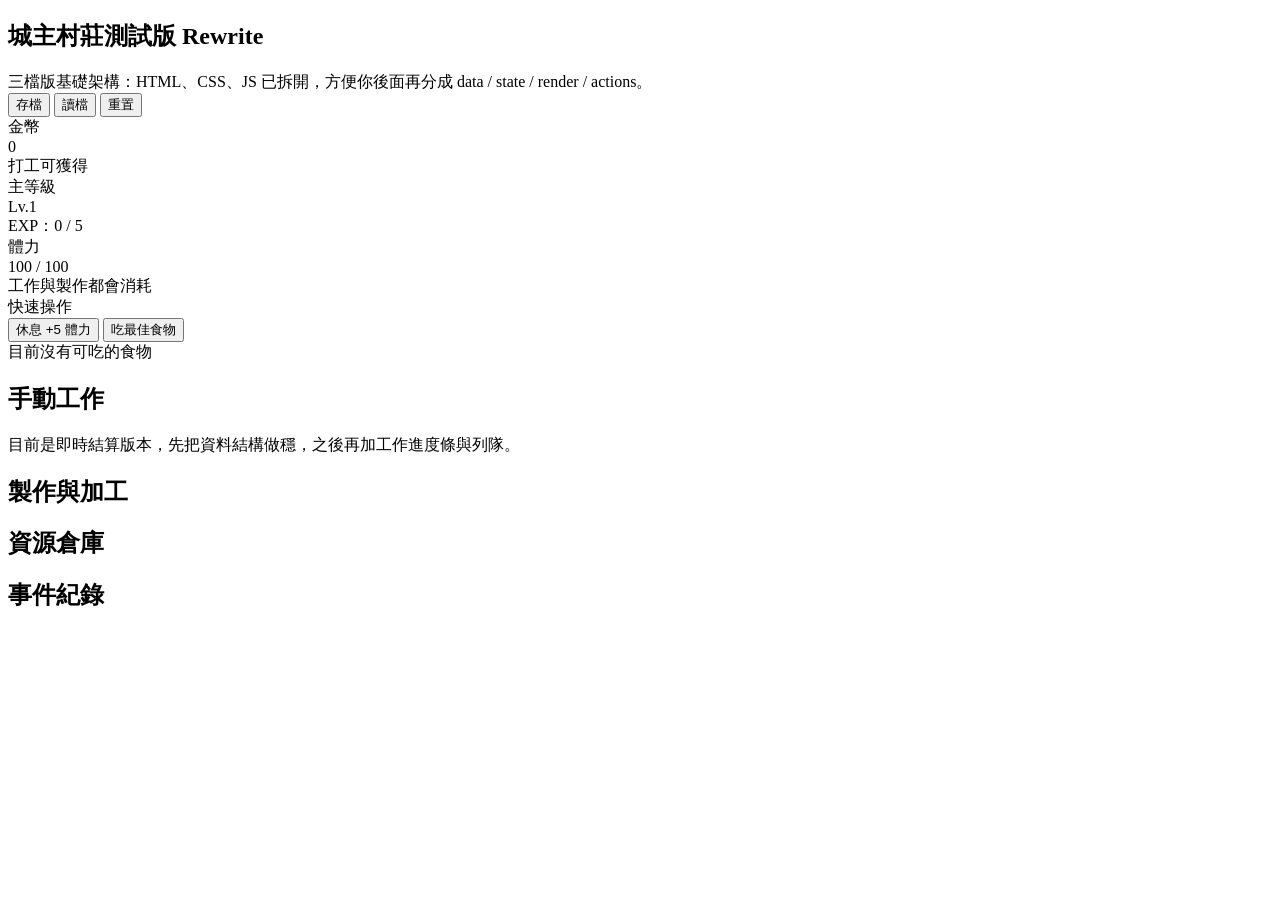
==== commit 7f9aefdd: "Update index_rewrite.html" ====
--- a/index_rewrite.html
+++ b/index_rewrite.html
@@ -4,215 +4,7 @@
   <meta charset="UTF-8" />
   <meta name="viewport" content="width=device-width, initial-scale=1.0" />
   <title>城主村莊測試版 Rewrite</title>
-  <style>
-    :root{
-      --bg:#0f172a;
-      --panel:#172235;
-      --panel2:#1b2940;
-      --line:#334155;
-      --text:#eef2ff;
-      --muted:#cbd5e1;
-      --accent:#f59e0b;
-      --good:#34d399;
-      --bad:#f87171;
-      --blue:#60a5fa;
-    }
-
-    *{ box-sizing:border-box; }
-
-    body{
-      margin:0;
-      font-family:system-ui,-apple-system,BlinkMacSystemFont,"Segoe UI",sans-serif;
-      background:linear-gradient(180deg,#0b1324,#0f172a 35%,#101826);
-      color:var(--text);
-    }
-
-    button{
-      font:inherit;
-      background:#0f172a;
-      color:var(--text);
-      border:1px solid #475569;
-      border-radius:10px;
-      padding:8px 12px;
-      cursor:pointer;
-    }
-
-    button:hover{ border-color:var(--accent); }
-    button:disabled{ opacity:.45; cursor:not-allowed; }
-
-    .wrap{
-      max-width:1280px;
-      margin:0 auto;
-      padding:16px;
-    }
-
-    .panel{
-      background:linear-gradient(180deg,var(--panel),var(--panel2));
-      border:1px solid var(--line);
-      border-radius:16px;
-      padding:16px;
-      margin-bottom:12px;
-      box-shadow:0 12px 24px rgba(0,0,0,.18);
-    }
-
-    .title-row{
-      display:flex;
-      justify-content:space-between;
-      align-items:flex-start;
-      gap:12px;
-      flex-wrap:wrap;
-    }
-
-    .title-row h1,
-    .panel h2,
-    .panel h3{ margin:0 0 12px 0; }
-
-    .muted{ color:var(--muted); }
-    .small{ font-size:13px; }
-    .good{ color:var(--good); }
-    .bad{ color:var(--bad); }
-
-    .stats{
-      display:grid;
-      grid-template-columns:repeat(4,minmax(0,1fr));
-      gap:10px;
-      margin-top:12px;
-    }
-
-    @media (max-width:900px){
-      .stats{ grid-template-columns:repeat(2,minmax(0,1fr)); }
-    }
-
-    @media (max-width:600px){
-      .stats{ grid-template-columns:1fr; }
-    }
-
-    .stat-card{
-      background:rgba(255,255,255,.03);
-      border:1px solid var(--line);
-      border-radius:12px;
-      padding:12px;
-      min-height:96px;
-    }
-
-    .stat-label{
-      color:var(--muted);
-      font-size:13px;
-      margin-bottom:6px;
-    }
-
-    .stat-value{
-      font-size:24px;
-      font-weight:700;
-      margin-bottom:6px;
-    }
-
-    .bar{
-      height:10px;
-      background:rgba(255,255,255,.08);
-      border:1px solid rgba(255,255,255,.08);
-      border-radius:999px;
-      overflow:hidden;
-      margin:6px 0;
-    }
-
-    .fill{ height:100%; width:0%; transition:width .18s ease; }
-    .fill.exp{ background:linear-gradient(90deg,#f59e0b,#fbbf24); }
-    .fill.stamina{ background:linear-gradient(90deg,#22c55e,#10b981); }
-
-    .grid-2{
-      display:grid;
-      grid-template-columns:1.15fr .85fr;
-      gap:12px;
-    }
-
-    @media (max-width:960px){
-      .grid-2{ grid-template-columns:1fr; }
-    }
-
-    .row{
-      display:flex;
-      gap:8px;
-      flex-wrap:wrap;
-      align-items:center;
-    }
-
-    .button-grid{
-      display:grid;
-      grid-template-columns:repeat(auto-fit,minmax(160px,1fr));
-      gap:8px;
-    }
-
-    .resource-list{
-      display:grid;
-      grid-template-columns:repeat(3,minmax(120px,1fr));
-      gap:8px;
-      margin-top:8px;
-    }
-
-    @media (max-width:700px){
-      .resource-list{ grid-template-columns:1fr; }
-    }
-
-    .resource-item{
-      background:#0f172a;
-      border:1px solid var(--line);
-      border-radius:12px;
-      padding:12px;
-    }
-
-    .resource-name{
-      color:var(--muted);
-      font-size:13px;
-      margin-bottom:6px;
-    }
-
-    .resource-value{
-      font-size:22px;
-      font-weight:700;
-    }
-
-    .recipe-list{ display:grid; gap:8px; }
-
-    .recipe-card{
-      border:1px solid var(--line);
-      border-radius:12px;
-      padding:10px;
-      background:rgba(255,255,255,.03);
-    }
-
-    .recipe-card .top{
-      display:flex;
-      justify-content:space-between;
-      gap:8px;
-      align-items:center;
-      flex-wrap:wrap;
-      margin-bottom:8px;
-    }
-
-    .pill{
-      display:inline-flex;
-      align-items:center;
-      gap:4px;
-      padding:4px 8px;
-      border-radius:999px;
-      border:1px solid var(--line);
-      background:rgba(255,255,255,.03);
-      font-size:12px;
-    }
-
-    .log{
-      max-height:420px;
-      overflow:auto;
-    }
-
-    .log-item{
-      padding:8px 0;
-      border-bottom:1px solid rgba(255,255,255,.08);
-      line-height:1.5;
-      font-size:14px;
-    }
-  </style>
+  <link rel="stylesheet" href="./rewrite.css" />
 </head>
 <body>
   <div class="wrap">
@@ -220,7 +12,7 @@
       <div class="title-row">
         <div>
           <h1>城主村莊測試版 Rewrite</h1>
-          <div class="muted small">這是一份可直接延伸的重寫基礎完整版：主狀態、資源、手動工作、簡單製作、吃食物、事件紀錄、存檔/讀檔都已接好。</div>
+          <div class="muted small">三檔版基礎架構：HTML、CSS、JS 已拆開，方便你後面再分成 data / state / render / actions。</div>
         </div>
         <div class="row">
           <button id="saveBtn">存檔</button>
@@ -266,7 +58,7 @@
         <section class="panel">
           <h2>手動工作</h2>
           <div class="button-grid" id="workButtons"></div>
-          <div class="small muted" style="margin-top:10px;">目前是即時結算版本，先把資料結構做穩，之後再加工作進度條與列隊會更容易。</div>
+          <div class="small muted" style="margin-top:10px;">目前是即時結算版本，先把資料結構做穩，之後再加工作進度條與列隊。</div>
         </section>
 
         <section class="panel">
@@ -287,478 +79,6 @@
     </div>
   </div>
 
-  <script>
-    const STORAGE_KEY = "city_lord_rewrite_save_v3";
-
-    const resourceLabels = {
-      wood: "木頭",
-      stone: "石頭",
-      berry: "莓果",
-      herb: "草藥",
-      fish: "魚",
-      copperOre: "銅礦",
-      plank: "木板",
-      firewood: "柴火",
-      cookedFish: "烤魚"
-    };
-
-    const edibleDefs = {
-      berry: { name: "莓果", stamina: 3 },
-      cookedFish: { name: "烤魚", stamina: 12 }
-    };
-
-    const workDefs = {
-      labor: {
-        name: "村莊打工",
-        staminaCost: 2,
-        expGain: 1,
-        run() {
-          const gold = randInt(1, 3);
-          return {
-            gold,
-            resources: {},
-            log: `你打工獲得 ${gold} 金，經驗 +1`
-          };
-        }
-      },
-      lumber: {
-        name: "伐木",
-        staminaCost: 3,
-        expGain: 1,
-        run() {
-          const wood = randInt(2, 5);
-          return {
-            gold: 0,
-            resources: { wood },
-            log: `你伐木獲得 木頭 +${wood}，經驗 +1`
-          };
-        }
-      },
-      mining: {
-        name: "採石",
-        staminaCost: 4,
-        expGain: 1,
-        run() {
-          const stone = randInt(2, 5);
-          const copperOre = roll(0.35) ? 1 : 0;
-          const resources = { stone };
-          if(copperOre > 0) resources.copperOre = copperOre;
-          const parts = [`石頭 +${stone}`];
-          if(copperOre > 0) parts.push(`銅礦 +${copperOre}`);
-          return {
-            gold: 0,
-            resources,
-            log: `你採石獲得 ${parts.join("、")}，經驗 +1`
-          };
-        }
-      },
-      fishing: {
-        name: "釣魚",
-        staminaCost: 2,
-        expGain: 1,
-        run() {
-          const fish = randInt(1, 3);
-          return {
-            gold: 0,
-            resources: { fish },
-            log: `你釣魚獲得 魚 +${fish}，經驗 +1`
-          };
-        }
-      },
-      forage: {
-        name: "野外採集",
-        staminaCost: 2,
-        expGain: 1,
-        run() {
-          const berry = randInt(1, 4);
-          const herb = roll(0.35) ? 1 : 0;
-          const resources = { berry };
-          if(herb > 0) resources.herb = herb;
-          const parts = [`莓果 +${berry}`];
-          if(herb > 0) parts.push(`草藥 +${herb}`);
-          return {
-            gold: 0,
-            resources,
-            log: `你野外採集獲得 ${parts.join("、")}，經驗 +1`
-          };
-        }
-      }
-    };
-
-    const craftDefs = {
-      plank: {
-        name: "木板",
-        staminaCost: 1,
-        expGain: 1,
-        costs: { wood: 2 },
-        yields: { plank: 1 },
-        desc: "2 木頭 → 1 木板"
-      },
-      firewood: {
-        name: "柴火",
-        staminaCost: 1,
-        expGain: 1,
-        costs: { wood: 1 },
-        yields: { firewood: 2 },
-        desc: "1 木頭 → 2 柴火"
-      },
-      cookedFish: {
-        name: "烤魚",
-        staminaCost: 1,
-        expGain: 1,
-        costs: { fish: 1, firewood: 1 },
-        yields: { cookedFish: 1 },
-        desc: "1 魚 + 1 柴火 → 1 烤魚"
-      }
-    };
-
-    const state = {
-      gold: 0,
-      level: 1,
-      exp: 0,
-      stamina: 100,
-      resources: {
-        wood: 0,
-        stone: 0,
-        berry: 0,
-        herb: 0,
-        fish: 0,
-        copperOre: 0,
-        plank: 0,
-        firewood: 0,
-        cookedFish: 0
-      },
-      logs: []
-    };
-
-    function randInt(min, max){
-      return Math.floor(Math.random() * (max - min + 1)) + min;
-    }
-
-    function roll(chance){
-      return Math.random() < chance;
-    }
-
-    function expToNext(level){
-      return 5 + (level - 1) * 3;
-    }
-
-    function maxStamina(){
-      return 100 + (state.level - 1) * 10;
-    }
-
-    function addLog(text){
-      state.logs.unshift(text);
-      state.logs = state.logs.slice(0, 50);
-      render();
-    }
-
-    function gainResource(id, amount){
-      state.resources[id] = (state.resources[id] || 0) + amount;
-    }
-
-    function spendResource(id, amount){
-      if((state.resources[id] || 0) < amount) return false;
-      state.resources[id] -= amount;
-      return true;
-    }
-
-    function canAfford(costs){
-      return Object.entries(costs).every(([id, amount]) => (state.resources[id] || 0) >= amount);
-    }
-
-    function spendCosts(costs){
-      if(!canAfford(costs)) return false;
-      for(const [id, amount] of Object.entries(costs)){
-        state.resources[id] -= amount;
-      }
-      return true;
-    }
-
-    function addMainExp(amount){
-      state.exp += amount;
-
-      while(state.exp >= expToNext(state.level)){
-        state.exp -= expToNext(state.level);
-        state.level += 1;
-        state.stamina = maxStamina();
-        state.logs.unshift(`主等級提升到 Lv.${state.level}，體力已回滿`);
-        state.logs = state.logs.slice(0, 50);
-      }
-    }
-
-    function performWork(workId){
-      const def = workDefs[workId];
-      if(!def) return;
-
-      if(state.stamina < def.staminaCost){
-        addLog(`${def.name}失敗，體力不足`);
-        return;
-      }
-
-      state.stamina -= def.staminaCost;
-      const result = def.run();
-
-      state.gold += result.gold || 0;
-      for(const [resourceId, amount] of Object.entries(result.resources || {})){
-        gainResource(resourceId, amount);
-      }
-
-      addMainExp(def.expGain || 0);
-      addLog(result.log);
-    }
-
-    function craftItem(craftId){
-      const def = craftDefs[craftId];
-      if(!def) return;
-
-      if(state.stamina < def.staminaCost){
-        addLog(`${def.name}製作失敗，體力不足`);
-        return;
-      }
-
-      if(!canAfford(def.costs)){
-        addLog(`${def.name}製作失敗，材料不足`);
-        return;
-      }
-
-      spendCosts(def.costs);
-      state.stamina -= def.staminaCost;
-
-      for(const [resourceId, amount] of Object.entries(def.yields)){
-        gainResource(resourceId, amount);
-      }
-
-      addMainExp(def.expGain || 0);
-
-      const gainText = Object.entries(def.yields)
-        .map(([id, amount]) => `${resourceLabels[id]} +${amount}`)
-        .join("、");
-
-      addLog(`你製作了 ${def.name}，獲得 ${gainText}，經驗 +${def.expGain || 0}`);
-    }
-
-    function rest(){
-      const before = state.stamina;
-      state.stamina = Math.min(maxStamina(), state.stamina + 5);
-      const actual = state.stamina - before;
-
-      if(actual <= 0){
-        addLog("體力已滿，不需要休息");
-        return;
-      }
-
-      addLog(`你休息恢復 ${actual} 體力`);
-    }
-
-    function getBestFoodId(){
-      const choices = Object.entries(edibleDefs)
-        .filter(([id]) => (state.resources[id] || 0) > 0)
-        .sort((a, b) => b[1].stamina - a[1].stamina);
-
-      return choices[0]?.[0] || "";
-    }
-
-    function eatResource(resourceId){
-      const def = edibleDefs[resourceId];
-      if(!def) return;
-
-      if((state.resources[resourceId] || 0) <= 0){
-        addLog(`沒有${def.name}可以吃`);
-        return;
-      }
-
-      if(state.stamina >= maxStamina()){
-        addLog("體力已滿，不需要吃食物");
-        return;
-      }
-
-      spendResource(resourceId, 1);
-      const before = state.stamina;
-      state.stamina = Math.min(maxStamina(), state.stamina + def.stamina);
-      const actual = state.stamina - before;
-      addLog(`你吃了 1 ${def.name}，恢復 ${actual} 體力`);
-    }
-
-    function eatBestFood(){
-      const best = getBestFoodId();
-      if(!best){
-        addLog("目前沒有可吃的食物");
-        return;
-      }
-      eatResource(best);
-    }
-
-    function saveGame(){
-      localStorage.setItem(STORAGE_KEY, JSON.stringify(state));
-      addLog("已存檔");
-    }
-
-    function loadGame(){
-      const raw = localStorage.getItem(STORAGE_KEY);
-      if(!raw){
-        addLog("沒有存檔");
-        return;
-      }
-
-      const data = JSON.parse(raw);
-      state.gold = data.gold ?? 0;
-      state.level = data.level ?? 1;
-      state.exp = data.exp ?? 0;
-      state.stamina = data.stamina ?? 100;
-      state.logs = Array.isArray(data.logs) ? data.logs : [];
-
-      const defaultResources = {
-        wood: 0,
-        stone: 0,
-        berry: 0,
-        herb: 0,
-        fish: 0,
-        copperOre: 0,
-        plank: 0,
-        firewood: 0,
-        cookedFish: 0
-      };
-
-      state.resources = {
-        ...defaultResources,
-        ...(data.resources || {})
-      };
-
-      addLog("已讀檔");
-    }
-
-    function resetGame(){
-      if(!confirm("確定要重置這個 rewrite 存檔嗎？")) return;
-      localStorage.removeItem(STORAGE_KEY);
-      state.gold = 0;
-      state.level = 1;
-      state.exp = 0;
-      state.stamina = 100;
-      state.resources = {
-        wood: 0,
-        stone: 0,
-        berry: 0,
-        herb: 0,
-        fish: 0,
-        copperOre: 0,
-        plank: 0,
-        firewood: 0,
-        cookedFish: 0
-      };
-      state.logs = [];
-      addLog("已重置 rewrite 存檔");
-    }
-
-    function renderTopStats(){
-      document.getElementById("gold").textContent = state.gold;
-      document.getElementById("level").textContent = state.level;
-      document.getElementById("exp").textContent = state.exp;
-      document.getElementById("expNext").textContent = expToNext(state.level);
-      document.getElementById("stamina").textContent = state.stamina;
-      document.getElementById("maxStamina").textContent = maxStamina();
-
-      const expRate = Math.max(0, Math.min(100, (state.exp / expToNext(state.level)) * 100));
-      const staminaRate = Math.max(0, Math.min(100, (state.stamina / maxStamina()) * 100));
-      document.getElementById("expBar").style.width = `${expRate}%`;
-      document.getElementById("staminaBar").style.width = `${staminaRate}%`;
-
-      const bestFood = getBestFoodId();
-      const eatHint = document.getElementById("eatHint");
-      if(bestFood){
-        eatHint.textContent = `目前最佳食物：${edibleDefs[bestFood].name}（恢復 ${edibleDefs[bestFood].stamina} 體力）`;
-      }else{
-        eatHint.textContent = "目前沒有可吃的食物";
-      }
-    }
-
-    function renderResources(){
-      const root = document.getElementById("resources");
-      root.innerHTML = Object.entries(state.resources)
-        .map(([id, value]) => {
-          const edible = edibleDefs[id] ? `<div class="small muted">可食用：+${edibleDefs[id].stamina} 體力</div>` : "";
-          return `
-            <div class="resource-item">
-              <div class="resource-name">${resourceLabels[id]}</div>
-              <div class="resource-value">${value}</div>
-              ${edible}
-            </div>
-          `;
-        })
-        .join("");
-    }
-
-    function renderWorkButtons(){
-      const root = document.getElementById("workButtons");
-      root.innerHTML = Object.entries(workDefs)
-        .map(([id, def]) => `
-          <button data-work="${id}">${def.name}（-${def.staminaCost} 體力）</button>
-        `)
-        .join("");
-
-      root.querySelectorAll("[data-work]").forEach(btn => {
-        btn.addEventListener("click", () => performWork(btn.dataset.work));
-      });
-    }
-
-    function renderCraftList(){
-      const root = document.getElementById("craftList");
-      root.innerHTML = Object.entries(craftDefs)
-        .map(([id, def]) => {
-          const costText = Object.entries(def.costs)
-            .map(([resId, amount]) => `${resourceLabels[resId]} ${amount}`)
-            .join("、");
-          const yieldText = Object.entries(def.yields)
-            .map(([resId, amount]) => `${resourceLabels[resId]} ${amount}`)
-            .join("、");
-          return `
-            <div class="recipe-card">
-              <div class="top">
-                <strong>${def.name}</strong>
-                <button data-craft="${id}">製作</button>
-              </div>
-              <div class="small muted">${def.desc}</div>
-              <div class="row" style="margin-top:8px;">
-                <span class="pill">消耗體力：${def.staminaCost}</span>
-                <span class="pill">材料：${costText}</span>
-                <span class="pill">產出：${yieldText}</span>
-              </div>
-            </div>
-          `;
-        })
-        .join("");
-
-      root.querySelectorAll("[data-craft]").forEach(btn => {
-        btn.addEventListener("click", () => craftItem(btn.dataset.craft));
-      });
-    }
-
-    function renderLog(){
-      const root = document.getElementById("log");
-      if(state.logs.length === 0){
-        root.innerHTML = `<div class="log-item">目前還沒有事件紀錄</div>`;
-        return;
-      }
-      root.innerHTML = state.logs
-        .map(text => `<div class="log-item">${text}</div>`)
-        .join("");
-    }
-
-    function render(){
-      renderTopStats();
-      renderResources();
-      renderLog();
-    }
-
-    document.getElementById("restBtn").addEventListener("click", rest);
-    document.getElementById("eatBestBtn").addEventListener("click", eatBestFood);
-    document.getElementById("saveBtn").addEventListener("click", saveGame);
-    document.getElementById("loadBtn").addEventListener("click", loadGame);
-    document.getElementById("resetBtn").addEventListener("click", resetGame);
-
-    renderWorkButtons();
-    renderCraftList();
-    render();
-  </script>
+  <script src="./js/main.js" defer></script>
 </body>
 </html>
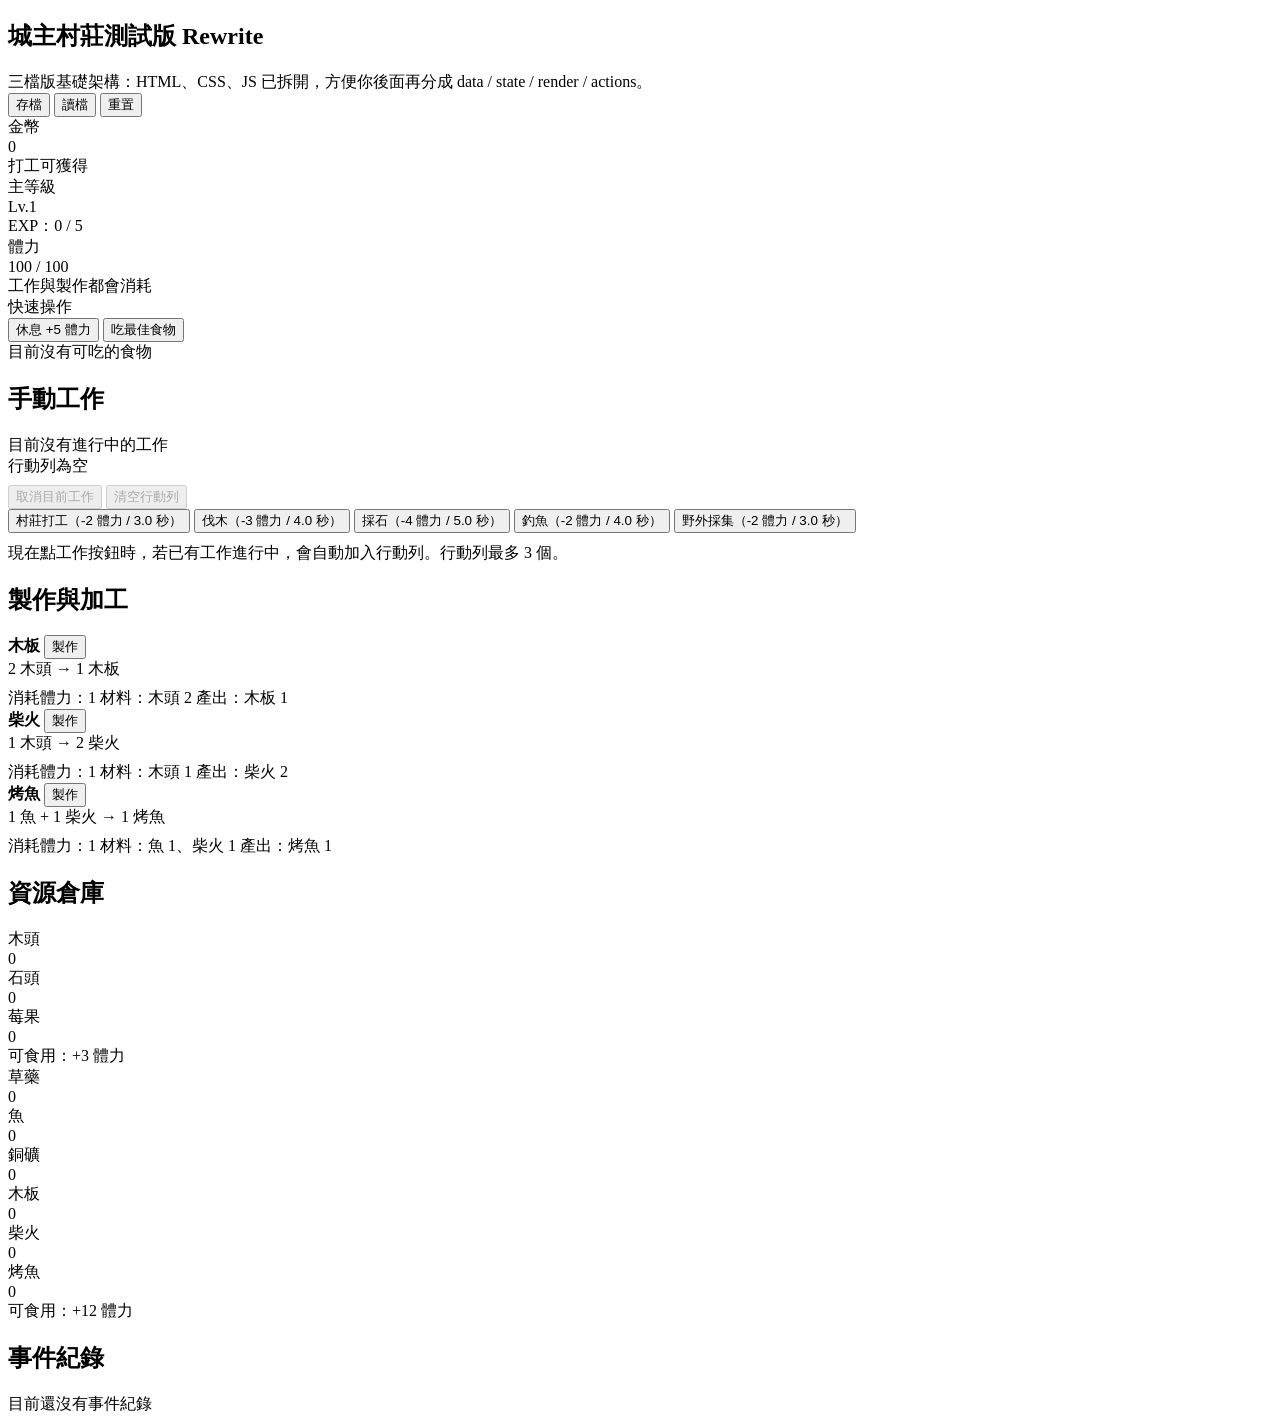
==== commit 9b677119: "Update index_rewrite.html" ====
--- a/index_rewrite.html
+++ b/index_rewrite.html
@@ -55,11 +55,28 @@
 
     <div class="grid-2">
       <div>
-        <section class="panel">
-          <h2>手動工作</h2>
-          <div class="button-grid" id="workButtons"></div>
-          <div class="small muted" style="margin-top:10px;">目前是即時結算版本，先把資料結構做穩，之後再加工作進度條與列隊。</div>
-        </section>
+<section class="panel">
+  <h2>手動工作</h2>
+
+  <div class="action-lane">
+    <div id="actionStatus" class="action-status">目前沒有進行中的工作</div>
+    <div class="bar action-bar">
+      <div id="actionProgressBar" class="fill action"></div>
+    </div>
+    <div id="actionQueue" class="queue-row">
+      <span class="small muted">行動列為空</span>
+    </div>
+    <div class="row" style="margin-top:8px;">
+      <button id="cancelActionBtn">取消目前工作</button>
+      <button id="clearActionQueueBtn">清空行動列</button>
+    </div>
+  </div>
+
+  <div class="button-grid" id="workButtons"></div>
+  <div class="small muted" style="margin-top:10px;">
+    現在點工作按鈕時，若已有工作進行中，會自動加入行動列。行動列最多 3 個。
+  </div>
+</section>
 
         <section class="panel">
           <h2>製作與加工</h2>
